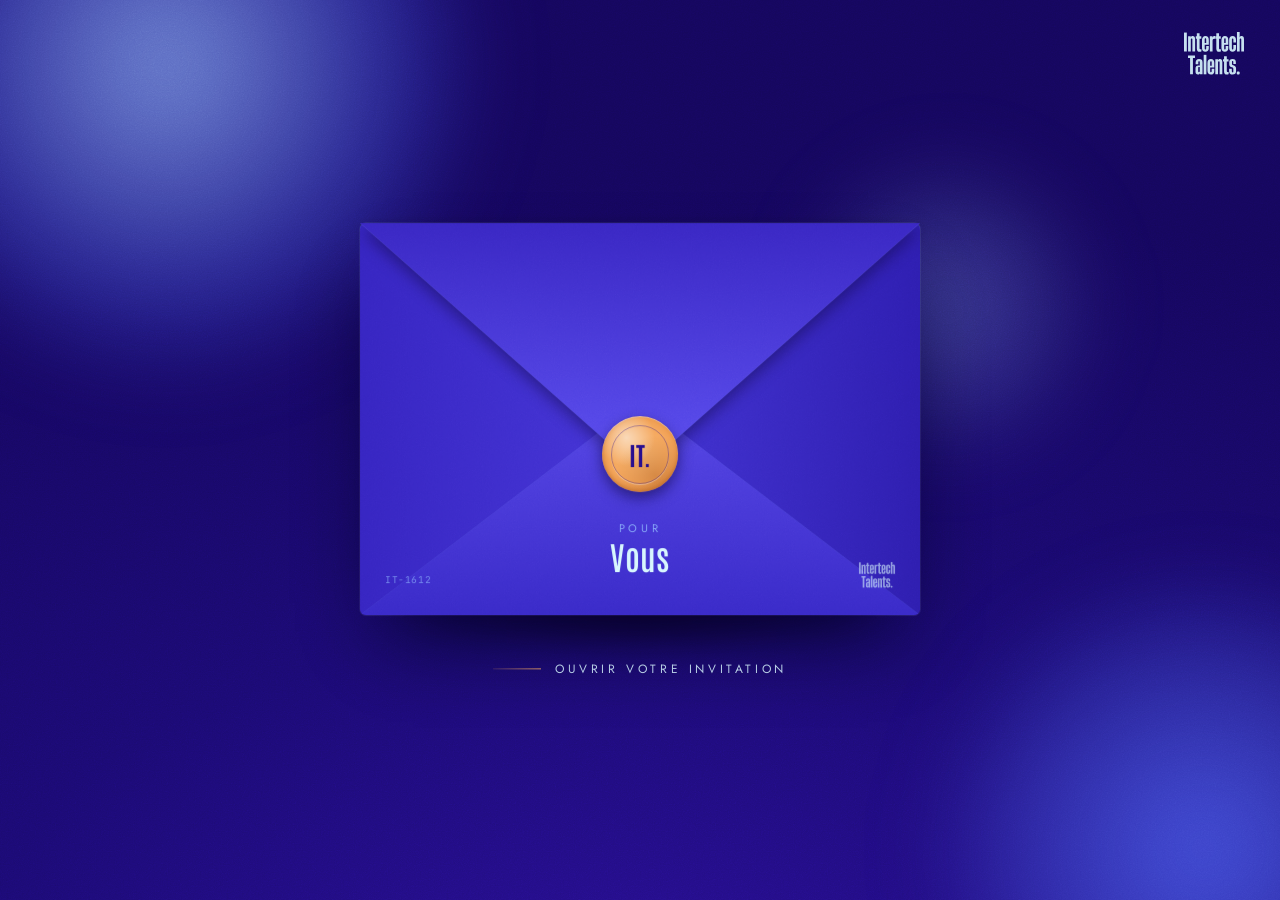
==== index.html @ c218930a "Invitation interactive personnalisée — Intertech Talents, Paris 16.12 Enveloppe 3D animée (GSAP), ca" ====
<!doctype html>
<html lang="fr">
<head>
  <meta charset="utf-8">
  <meta name="viewport" content="width=device-width, initial-scale=1, viewport-fit=cover">
  <title>Votre invitation — Intertech Talents</title>
  <meta name="description" content="Invitation personnelle — Intertech Talents, Paris, mercredi 16 décembre 2026.">
  <meta name="robots" content="noindex, nofollow">
  <meta name="theme-color" content="#1b0a72">
  <meta property="og:title" content="Une invitation vous attend — Intertech Talents">
  <meta property="og:description" content="Paris · 16.12 — Le social club des top tech operators et founders.">
  <link rel="icon" href="assets/favicon.svg" type="image/svg+xml">
  <link rel="preconnect" href="https://fonts.googleapis.com">
  <link rel="preconnect" href="https://fonts.gstatic.com" crossorigin>
  <link href="https://fonts.googleapis.com/css2?family=Antonio:wght@400;600;700&family=Jost:wght@300;400;500&family=JetBrains+Mono:wght@400;500&display=swap" rel="stylesheet">
  <link rel="stylesheet" href="styles.css">
</head>
<body>
  <!-- Fond vaporeux et à grains (charte : « à privilégier ») -->
  <div class="atmosphere" aria-hidden="true">
    <span class="glow glow--a"></span>
    <span class="glow glow--b"></span>
    <span class="glow glow--c"></span>
    <span class="grain"></span>
  </div>

  <a class="brandmark" href="https://intertech-talents.com/" aria-label="Intertech Talents — site officiel" data-logo></a>

  <main>
    <!-- ============ SCÈNE : L'ENVELOPPE ============ -->
    <section class="scene" id="scene" aria-label="Votre invitation">
      <div class="env-stage" id="envStage">
        <div class="env-tilt" id="envTilt">
          <div class="envelope" id="envelope">
            <span class="env-shadow" aria-hidden="true"></span>

            <!-- Fond intérieur de l'enveloppe -->
            <div class="env-back" aria-hidden="true">
              <svg class="liner" viewBox="0 0 100 70" preserveAspectRatio="none">
                <defs>
                  <linearGradient id="linerGrad" x1="0" y1="0" x2="0" y2="1">
                    <stop offset="0" stop-color="#4d61f4"/>
                    <stop offset="1" stop-color="#280f91"/>
                  </linearGradient>
                </defs>
                <rect width="100" height="70" fill="url(#linerGrad)"/>
              </svg>
            </div>

            <!-- La carte -->
            <article class="card" id="card" aria-labelledby="guestName">
              <div class="card-grain" aria-hidden="true"></div>
              <svg class="card-ornament" aria-hidden="true" viewBox="0 0 200 200">
                <defs>
                  <linearGradient id="ornA" x1="0" y1="0" x2="1" y2="1">
                    <stop offset="0" stop-color="#f6a95f"/>
                    <stop offset="1" stop-color="#f6a95f" stop-opacity="0"/>
                  </linearGradient>
                  <linearGradient id="ornB" x1="1" y1="0" x2="0" y2="1">
                    <stop offset="0" stop-color="#4d61f4"/>
                    <stop offset="1" stop-color="#8bacfa" stop-opacity="0"/>
                  </linearGradient>
                </defs>
                <path d="M200 0 A200 200 0 0 0 0 200 L40 200 A160 160 0 0 1 200 40 Z" fill="url(#ornB)" opacity=".55"/>
                <path d="M200 60 A140 140 0 0 0 60 200 L92 200 A108 108 0 0 1 200 92 Z" fill="url(#ornA)"/>
                <path d="M200 116 A84 84 0 0 0 116 200 L200 200 Z" fill="url(#ornB)" opacity=".8"/>
              </svg>

              <!-- Recto visible dans l'enveloppe -->
              <div class="cover" aria-hidden="true">
                <span class="cover-eyebrow" data-bind="event.eyebrow"></span>
                <span class="cover-name" data-bind="guest.prenomOrGeneric"></span>
                <span class="cover-title" data-bind="event.title"></span>
                <span class="cover-logo" data-logo></span>
                <span class="cover-code mono" data-bind="guest.code"></span>
              </div>

              <!-- Invitation complète -->
              <div class="full" id="full">
                <header class="full-head reveal">
                  <span class="full-logo" data-logo></span>
                  <span class="full-code mono"><span class="dot-live" aria-hidden="true"></span><span data-bind="guest.code"></span></span>
                </header>

                <div class="full-hero">
                  <p class="kicker reveal" data-bind="event.eyebrow"></p>
                  <h1 class="guest-name reveal" id="guestName" tabindex="-1" data-bind="guest.fullName"></h1>
                  <p class="event-title reveal" data-bind="event.title"></p>
                  <p class="lede reveal" data-bind="defaults.intro"></p>
                  <a class="hero-cta reveal" id="heroCta" href="#" target="_blank" rel="noopener">
                    <span data-bind="rsvp.heroLabel"></span>
                    <svg viewBox="0 0 24 24" aria-hidden="true"><path d="M5 12h13M13 6l6 6-6 6" fill="none" stroke="currentColor" stroke-width="1.6" stroke-linecap="round" stroke-linejoin="round"/></svg>
                  </a>
                </div>

                <div class="duo">
                  <section class="duo-col reveal">
                    <h2 class="label">Pourquoi vous</h2>
                    <p data-bind="guest.why"></p>
                  </section>
                  <section class="duo-col reveal">
                    <h2 class="label">Ce qui vous attend</h2>
                    <p data-bind="guest.awaits"></p>
                  </section>
                </div>

                <dl class="facts reveal">
                  <div class="fact">
                    <dt class="label">Date</dt>
                    <dd class="fact-main" data-bind="event.dateLong"></dd>
                  </div>
                  <div class="fact">
                    <dt class="label">Lieu</dt>
                    <dd class="fact-main" data-bind="event.place"></dd>
                    <dd class="fact-note" data-bind="event.placeNote"></dd>
                  </div>
                </dl>

                <section class="countdown reveal" id="countdown" aria-labelledby="cdTitle">
                  <h2 class="label" id="cdTitle">Ouverture des portes dans</h2>
                  <div class="cd-grid mono" role="timer" aria-live="off">
                    <span class="cd-cell"><b data-cd="d">00</b><i>jours</i></span>
                    <span class="cd-sep" aria-hidden="true">:</span>
                    <span class="cd-cell"><b data-cd="h">00</b><i>heures</i></span>
                    <span class="cd-sep" aria-hidden="true">:</span>
                    <span class="cd-cell"><b data-cd="m">00</b><i>min</i></span>
                    <span class="cd-sep" aria-hidden="true">:</span>
                    <span class="cd-cell"><b data-cd="s">00</b><i>sec</i></span>
                  </div>
                </section>

                <section class="program reveal" aria-labelledby="progTitle">
                  <h2 class="label" id="progTitle">Déroulé</h2>
                  <ol class="timeline" id="timeline"></ol>
                </section>

                <p class="stage-line reveal">
                  <span class="silhouette" aria-hidden="true"></span>
                  <span data-bind="event.stage"></span>
                </p>

                <div class="rsvp reveal">
                  <h2 class="rsvp-title" data-bind="rsvp.heading"></h2>
                  <ul class="chips" id="chips" aria-label="Informations"></ul>
                  <a class="btn" id="rsvpBtn" href="#" target="_blank" rel="noopener">
                    <span data-bind="rsvp.label"></span>
                    <svg viewBox="0 0 24 24" aria-hidden="true"><path d="M5 12h13M13 6l6 6-6 6" fill="none" stroke="currentColor" stroke-width="1.6" stroke-linecap="round" stroke-linejoin="round"/></svg>
                  </a>
                  <button class="btn-ghost" id="icsBtn" type="button">
                    <svg viewBox="0 0 24 24" aria-hidden="true"><rect x="3.5" y="5" width="17" height="15" rx="2" fill="none" stroke="currentColor" stroke-width="1.5"/><path d="M3.5 10h17M8 3v4M16 3v4M12 13v5M9.5 15.5h5" fill="none" stroke="currentColor" stroke-width="1.5" stroke-linecap="round"/></svg>
                    Ajouter au calendrier
                  </button>
                  <p class="rsvp-note"><span data-bind="rsvp.note"></span> <strong data-bind="event.noTickets"></strong></p>
                </div>

                <footer class="full-foot reveal">
                  <p class="club" data-bind="event.club"></p>
                  <div class="foot-row">
                    <p class="signature">— <span data-bind="event.signature"></span></p>
                    <button class="replay" id="replayBtn" type="button">
                      <svg viewBox="0 0 24 24" aria-hidden="true"><path d="M4 12a8 8 0 1 0 2.4-5.7M4 4v4.5h4.5" fill="none" stroke="currentColor" stroke-width="1.5" stroke-linecap="round" stroke-linejoin="round"/></svg>
                      Revoir l'ouverture
                    </button>
                  </div>
                </footer>
              </div>
            </article>

            <!-- Poche avant (rabats latéraux + rabat bas) -->
            <div class="env-pocket" aria-hidden="true">
              <svg viewBox="0 0 100 70" preserveAspectRatio="none">
                <defs>
                  <linearGradient id="sideL" x1="0" y1="0" x2="1" y2="0">
                    <stop offset="0" stop-color="#3726c2"/>
                    <stop offset="1" stop-color="#4636d8"/>
                  </linearGradient>
                  <linearGradient id="sideR" x1="1" y1="0" x2="0" y2="0">
                    <stop offset="0" stop-color="#2f1fb0"/>
                    <stop offset="1" stop-color="#4233d2"/>
                  </linearGradient>
                  <linearGradient id="bottom" x1="0" y1="1" x2="0" y2="0">
                    <stop offset="0" stop-color="#3a2bc9"/>
                    <stop offset="1" stop-color="#5546e6"/>
                  </linearGradient>
                </defs>
                <path d="M0 0 L46.5 38.2 Q50 41 46.5 43.6 L0 70 Z" fill="url(#sideL)"/>
                <path d="M100 0 L53.5 38.2 Q50 41 53.5 43.6 L100 70 Z" fill="url(#sideR)"/>
                <path d="M0 70 L45 35.6 Q50 31.8 55 35.6 L100 70 Z" fill="url(#bottom)"/>
                <path d="M0 70 L45 35.6 Q50 31.8 55 35.6 L100 70" fill="none" stroke="#8bacfa" stroke-opacity=".28" stroke-width=".25" vector-effect="non-scaling-stroke"/>
              </svg>
              <span class="pocket-grain"></span>
              <div class="recipient">
                <span class="recipient-label">Pour</span>
                <span class="recipient-name" data-bind="guest.fullNameOrGeneric"></span>
              </div>
              <span class="pocket-logo" data-logo></span>
              <span class="pocket-code mono" data-bind="guest.code"></span>
            </div>

            <!-- Rabat supérieur (deux faces) + cachet -->
            <div class="env-flap" id="flap" aria-hidden="true">
              <div class="flap-face flap-out">
                <svg viewBox="0 0 100 44" preserveAspectRatio="none">
                  <defs>
                    <linearGradient id="flapOut" x1="0" y1="0" x2="0" y2="1">
                      <stop offset="0" stop-color="#3a28c4"/>
                      <stop offset="1" stop-color="#5a4df0"/>
                    </linearGradient>
                  </defs>
                  <path d="M0 0 H100 L55.2 39.6 Q50 44 44.8 39.6 Z" fill="url(#flapOut)"/>
                  <path d="M0 0 L44.8 39.6 Q50 44 55.2 39.6 L100 0" fill="none" stroke="#daf9ff" stroke-opacity=".22" stroke-width=".25" vector-effect="non-scaling-stroke"/>
                </svg>
                <span class="flap-grain"></span>
              </div>
              <div class="flap-face flap-in">
                <svg viewBox="0 0 100 44" preserveAspectRatio="none">
                  <defs>
                    <linearGradient id="flapIn" x1="0" y1="0" x2="0" y2="1">
                      <stop offset="0" stop-color="#8bacfa"/>
                      <stop offset=".55" stop-color="#4d61f4"/>
                      <stop offset="1" stop-color="#f6a95f"/>
                    </linearGradient>
                  </defs>
                  <path d="M0 0 H100 L55.2 39.6 Q50 44 44.8 39.6 Z" fill="url(#flapIn)"/>
                </svg>
              </div>
            </div>

            <!-- Reflet qui suit le pointeur -->
            <span class="env-sheen" id="sheen" aria-hidden="true"></span>

            <!-- Cachet (suit le rabat à l'ouverture) -->
            <span class="seal" id="seal" aria-hidden="true">
              <span class="seal-ring"></span>
              <span class="seal-mark">IT.</span>
            </span>

            <!-- Zone d'interaction accessible -->
            <button class="env-hit" id="openBtn" type="button" aria-describedby="hint">
              <span class="sr-only" data-bind="a11y.openLabel"></span>
            </button>
          </div>
        </div>
      </div>
      <p class="hint" id="hint"><span class="hint-line" aria-hidden="true"></span><span data-bind="guest.hint"></span></p>
    </section>

    <!-- ============ LECTURE : la carte vient se placer ici ============ -->
    <section class="reading" id="reading" aria-hidden="true">
      <div class="reading-slot" id="slot"></div>
    </section>

    <p class="sr-only" id="live" aria-live="polite"></p>
  </main>

  <noscript>
    <div class="noscript">
      <p>Intertech Talents — Paris · Mercredi 16 décembre 2026</p>
      <p>18h30 ouverture des portes et networking · 19h15 fermeture des portes · 19h30 – 21h fireside chat · 21h cocktail networking, jusqu'à 23h.</p>
      <p>Activez JavaScript pour ouvrir votre invitation.</p>
    </div>
  </noscript>

  <template id="tpl-logo"><svg role="img" aria-label="Intertech Talents" focusable="false" xmlns="http://www.w3.org/2000/svg" viewBox="39.85 83.92 295.65 209.95" preserveAspectRatio="xMidYMid meet"><g fill="currentColor" fill-opacity="1"><g transform="translate(36.586306, 180.000003)"><g><path d="M 3.265625 0 L 3.265625 -93.328125 L 17.1875 -93.328125 L 17.1875 0 Z M 3.265625 0"/></g></g></g><g fill="currentColor" fill-opacity="1"><g transform="translate(57.032605, 180.000003)"><g><path d="M 2.890625 0 L 2.890625 -74.515625 L 16.1875 -74.515625 L 16.1875 -72.75 L 15.8125 -68.859375 L 16.0625 -68.859375 C 18.0625 -73.628906 21.363281 -76.015625 25.96875 -76.015625 C 33.65625 -76.015625 37.5 -70.914062 37.5 -60.71875 L 37.5 0 L 24.078125 0 L 24.078125 -59.203125 C 24.078125 -62.546875 22.867188 -64.21875 20.453125 -64.21875 C 19.109375 -64.21875 18.082031 -63.566406 17.375 -62.265625 C 16.664062 -60.972656 16.3125 -59.367188 16.3125 -57.453125 L 16.3125 0 Z M 2.890625 0"/></g></g></g><g fill="currentColor" fill-opacity="1"><g transform="translate(97.42346, 180.000003)"><g><path d="M 19.3125 1.375 C 14.300781 1.375 10.769531 -0.00390625 8.71875 -2.765625 C 6.664062 -5.523438 5.640625 -9.410156 5.640625 -14.421875 L 5.640625 -63.09375 L 0.5 -63.09375 L 0.5 -74.515625 L 5.640625 -74.515625 L 5.640625 -89.3125 L 19.0625 -89.3125 L 19.0625 -74.515625 L 27.71875 -74.515625 L 27.71875 -63.09375 L 19.0625 -63.09375 L 19.0625 -17.3125 C 19.0625 -13.125 20.566406 -11.03125 23.578125 -11.03125 C 24.921875 -11.03125 26.46875 -11.203125 28.21875 -11.546875 L 28.21875 0.125 C 27.132812 0.457031 25.773438 0.75 24.140625 1 C 22.515625 1.25 20.90625 1.375 19.3125 1.375 Z M 19.3125 1.375"/></g></g></g><g fill="currentColor" fill-opacity="1"><g transform="translate(126.274071, 180.000003)"><g><path d="M 19.0625 1.375 C 13.457031 1.375 9.234375 -0.441406 6.390625 -4.078125 C 3.546875 -7.710938 2.125 -12.582031 2.125 -18.6875 L 2.125 -56.078125 C 2.125 -62.179688 3.566406 -67.03125 6.453125 -70.625 C 9.335938 -74.21875 13.582031 -76.015625 19.1875 -76.015625 C 24.625 -76.015625 28.765625 -74.382812 31.609375 -71.125 C 34.453125 -67.863281 35.875 -63.140625 35.875 -56.953125 L 35.875 -33.359375 L 15.546875 -33.359375 L 15.546875 -16.1875 C 15.546875 -11.914062 16.800781 -9.78125 19.3125 -9.78125 C 21.738281 -9.78125 22.953125 -11.578125 22.953125 -15.171875 L 22.953125 -26.84375 L 35.875 -26.84375 L 35.875 -15.421875 C 35.789062 -10.160156 34.285156 -6.046875 31.359375 -3.078125 C 28.429688 -0.109375 24.332031 1.375 19.0625 1.375 Z M 15.546875 -42.265625 L 22.953125 -42.265625 L 22.953125 -58.578125 C 23.035156 -62.847656 21.820312 -64.984375 19.3125 -64.984375 C 16.800781 -64.984375 15.546875 -62.847656 15.546875 -58.578125 Z M 15.546875 -42.265625"/></g></g></g><g fill="currentColor" fill-opacity="1"><g transform="translate(164.281614, 180.000003)"><g><path d="M 2.890625 0 L 2.890625 -74.515625 L 16.0625 -74.515625 L 16.0625 -72.625 L 15.421875 -68.359375 L 15.8125 -68.359375 C 16.644531 -70.867188 17.875 -72.769531 19.5 -74.0625 C 21.132812 -75.363281 22.914062 -76.015625 24.84375 -76.015625 C 25.507812 -76.015625 26.15625 -75.972656 26.78125 -75.890625 C 27.40625 -75.804688 27.925781 -75.679688 28.34375 -75.515625 L 28.34375 -62.09375 C 27.675781 -62.34375 27.050781 -62.488281 26.46875 -62.53125 C 25.882812 -62.570312 25.300781 -62.59375 24.71875 -62.59375 C 19.113281 -62.59375 16.3125 -58.914062 16.3125 -51.5625 L 16.3125 0 Z M 2.890625 0"/></g></g></g><g fill="currentColor" fill-opacity="1"><g transform="translate(193.383102, 180.000003)"><g><path d="M 19.3125 1.375 C 14.300781 1.375 10.769531 -0.00390625 8.71875 -2.765625 C 6.664062 -5.523438 5.640625 -9.410156 5.640625 -14.421875 L 5.640625 -63.09375 L 0.5 -63.09375 L 0.5 -74.515625 L 5.640625 -74.515625 L 5.640625 -89.3125 L 19.0625 -89.3125 L 19.0625 -74.515625 L 27.71875 -74.515625 L 27.71875 -63.09375 L 19.0625 -63.09375 L 19.0625 -17.3125 C 19.0625 -13.125 20.566406 -11.03125 23.578125 -11.03125 C 24.921875 -11.03125 26.46875 -11.203125 28.21875 -11.546875 L 28.21875 0.125 C 27.132812 0.457031 25.773438 0.75 24.140625 1 C 22.515625 1.25 20.90625 1.375 19.3125 1.375 Z M 19.3125 1.375"/></g></g></g><g fill="currentColor" fill-opacity="1"><g transform="translate(222.233713, 180.000003)"><g><path d="M 19.0625 1.375 C 13.457031 1.375 9.234375 -0.441406 6.390625 -4.078125 C 3.546875 -7.710938 2.125 -12.582031 2.125 -18.6875 L 2.125 -56.078125 C 2.125 -62.179688 3.566406 -67.03125 6.453125 -70.625 C 9.335938 -74.21875 13.582031 -76.015625 19.1875 -76.015625 C 24.625 -76.015625 28.765625 -74.382812 31.609375 -71.125 C 34.453125 -67.863281 35.875 -63.140625 35.875 -56.953125 L 35.875 -33.359375 L 15.546875 -33.359375 L 15.546875 -16.1875 C 15.546875 -11.914062 16.800781 -9.78125 19.3125 -9.78125 C 21.738281 -9.78125 22.953125 -11.578125 22.953125 -15.171875 L 22.953125 -26.84375 L 35.875 -26.84375 L 35.875 -15.421875 C 35.789062 -10.160156 34.285156 -6.046875 31.359375 -3.078125 C 28.429688 -0.109375 24.332031 1.375 19.0625 1.375 Z M 15.546875 -42.265625 L 22.953125 -42.265625 L 22.953125 -58.578125 C 23.035156 -62.847656 21.820312 -64.984375 19.3125 -64.984375 C 16.800781 -64.984375 15.546875 -62.847656 15.546875 -58.578125 Z M 15.546875 -42.265625"/></g></g></g><g fill="currentColor" fill-opacity="1"><g transform="translate(260.241245, 180.000003)"><g><path d="M 19.1875 1.375 C 13.582031 1.375 9.335938 -0.359375 6.453125 -3.828125 C 3.566406 -7.296875 2.125 -12.289062 2.125 -18.8125 L 2.125 -56.078125 C 2.125 -62.515625 3.585938 -67.445312 6.515625 -70.875 C 9.441406 -74.300781 13.75 -76.015625 19.4375 -76.015625 C 24.375 -76.015625 28.347656 -74.488281 31.359375 -71.4375 C 34.367188 -68.382812 35.875 -63.640625 35.875 -57.203125 L 35.875 -44.40625 L 22.953125 -44.40625 L 22.953125 -59.078125 C 22.953125 -62.753906 21.738281 -64.59375 19.3125 -64.59375 C 16.800781 -64.59375 15.546875 -62.628906 15.546875 -58.703125 L 15.546875 -16.0625 C 15.546875 -13.882812 15.898438 -12.332031 16.609375 -11.40625 C 17.328125 -10.488281 18.226562 -10.03125 19.3125 -10.03125 C 21.738281 -10.03125 22.953125 -11.957031 22.953125 -15.8125 L 22.953125 -31.484375 L 36 -31.484375 L 36 -17.8125 C 36 -11.125 34.453125 -6.253906 31.359375 -3.203125 C 28.265625 -0.148438 24.207031 1.375 19.1875 1.375 Z M 19.1875 1.375"/></g></g></g><g fill="currentColor" fill-opacity="1"><g transform="translate(297.99791, 180.000003)"><g><path d="M 2.890625 0 L 2.890625 -96.078125 L 16.1875 -96.078125 L 16.1875 -72.75 L 15.8125 -68.859375 L 15.9375 -68.859375 C 18.019531 -73.628906 21.363281 -76.015625 25.96875 -76.015625 C 33.65625 -76.015625 37.5 -70.957031 37.5 -60.84375 L 37.5 0 L 24.078125 0 L 24.078125 -59.203125 C 24.078125 -62.546875 22.867188 -64.21875 20.453125 -64.21875 C 19.109375 -64.21875 18.082031 -63.566406 17.375 -62.265625 C 16.664062 -60.972656 16.3125 -59.367188 16.3125 -57.453125 L 16.3125 0 Z M 2.890625 0"/></g></g></g><g fill="currentColor" fill-opacity="1"><g transform="translate(58.910523, 292.499995)"><g><path d="M 10.90625 0 L 10.90625 -80.40625 L 0.75 -80.40625 L 0.75 -93.328125 L 35 -93.328125 L 35 -80.40625 L 24.84375 -80.40625 L 24.84375 0 Z M 10.90625 0"/></g></g></g><g fill="currentColor" fill-opacity="1"><g transform="translate(94.660192, 292.499995)"><g><path d="M 13.921875 1.375 C 10.078125 1.375 7.109375 0.0820312 5.015625 -2.5 C 2.921875 -5.09375 1.875 -8.609375 1.875 -13.046875 L 1.875 -28.71875 C 1.875 -33.320312 2.984375 -36.984375 5.203125 -39.703125 C 7.421875 -42.421875 11 -43.78125 15.9375 -43.78125 C 17.269531 -43.78125 18.5 -43.632812 19.625 -43.34375 C 20.757812 -43.050781 21.867188 -42.648438 22.953125 -42.140625 L 22.953125 -59.328125 C 22.953125 -60.753906 22.703125 -61.988281 22.203125 -63.03125 C 21.703125 -64.070312 20.738281 -64.59375 19.3125 -64.59375 C 17.976562 -64.59375 17.035156 -64.113281 16.484375 -63.15625 C 15.941406 -62.195312 15.671875 -61.046875 15.671875 -59.703125 L 15.671875 -49.546875 L 2.515625 -49.546875 L 2.515625 -58.703125 C 2.515625 -63.640625 3.867188 -67.757812 6.578125 -71.0625 C 9.296875 -74.363281 13.539062 -76.015625 19.3125 -76.015625 C 25.25 -76.015625 29.597656 -74.445312 32.359375 -71.3125 C 35.117188 -68.175781 36.5 -63.929688 36.5 -58.578125 L 36.5 0 L 23.203125 0 L 23.203125 -2.265625 L 23.453125 -5.265625 L 23.328125 -5.265625 C 22.492188 -3.265625 21.320312 -1.65625 19.8125 -0.4375 C 18.3125 0.769531 16.347656 1.375 13.921875 1.375 Z M 15.171875 -14.671875 C 15.171875 -11.578125 16.382812 -10.03125 18.8125 -10.03125 C 20.488281 -10.03125 21.597656 -10.695312 22.140625 -12.03125 C 22.679688 -13.375 22.953125 -15.050781 22.953125 -17.0625 L 22.953125 -35 C 22.617188 -35.332031 22.097656 -35.625 21.390625 -35.875 C 20.679688 -36.125 19.90625 -36.25 19.0625 -36.25 C 17.394531 -36.25 16.328125 -35.660156 15.859375 -34.484375 C 15.398438 -33.316406 15.171875 -31.941406 15.171875 -30.359375 Z M 15.171875 -14.671875"/></g></g></g><g fill="currentColor" fill-opacity="1"><g transform="translate(133.922111, 292.499995)"><g><path d="M 2.890625 0 L 2.890625 -96.078125 L 16.3125 -96.078125 L 16.3125 0 Z M 2.890625 0"/></g></g></g><g fill="currentColor" fill-opacity="1"><g transform="translate(153.239473, 292.499995)"><g><path d="M 19.0625 1.375 C 13.457031 1.375 9.234375 -0.441406 6.390625 -4.078125 C 3.546875 -7.710938 2.125 -12.582031 2.125 -18.6875 L 2.125 -56.078125 C 2.125 -62.179688 3.566406 -67.03125 6.453125 -70.625 C 9.335938 -74.21875 13.582031 -76.015625 19.1875 -76.015625 C 24.625 -76.015625 28.765625 -74.382812 31.609375 -71.125 C 34.453125 -67.863281 35.875 -63.140625 35.875 -56.953125 L 35.875 -33.359375 L 15.546875 -33.359375 L 15.546875 -16.1875 C 15.546875 -11.914062 16.800781 -9.78125 19.3125 -9.78125 C 21.738281 -9.78125 22.953125 -11.578125 22.953125 -15.171875 L 22.953125 -26.84375 L 35.875 -26.84375 L 35.875 -15.421875 C 35.789062 -10.160156 34.285156 -6.046875 31.359375 -3.078125 C 28.429688 -0.109375 24.332031 1.375 19.0625 1.375 Z M 15.546875 -42.265625 L 22.953125 -42.265625 L 22.953125 -58.578125 C 23.035156 -62.847656 21.820312 -64.984375 19.3125 -64.984375 C 16.800781 -64.984375 15.546875 -62.847656 15.546875 -58.578125 Z M 15.546875 -42.265625"/></g></g></g><g fill="currentColor" fill-opacity="1"><g transform="translate(191.247016, 292.499995)"><g><path d="M 2.890625 0 L 2.890625 -74.515625 L 16.1875 -74.515625 L 16.1875 -72.75 L 15.8125 -68.859375 L 16.0625 -68.859375 C 18.0625 -73.628906 21.363281 -76.015625 25.96875 -76.015625 C 33.65625 -76.015625 37.5 -70.914062 37.5 -60.71875 L 37.5 0 L 24.078125 0 L 24.078125 -59.203125 C 24.078125 -62.546875 22.867188 -64.21875 20.453125 -64.21875 C 19.109375 -64.21875 18.082031 -63.566406 17.375 -62.265625 C 16.664062 -60.972656 16.3125 -59.367188 16.3125 -57.453125 L 16.3125 0 Z M 2.890625 0"/></g></g></g><g fill="currentColor" fill-opacity="1"><g transform="translate(231.637871, 292.499995)"><g><path d="M 19.3125 1.375 C 14.300781 1.375 10.769531 -0.00390625 8.71875 -2.765625 C 6.664062 -5.523438 5.640625 -9.410156 5.640625 -14.421875 L 5.640625 -63.09375 L 0.5 -63.09375 L 0.5 -74.515625 L 5.640625 -74.515625 L 5.640625 -89.3125 L 19.0625 -89.3125 L 19.0625 -74.515625 L 27.71875 -74.515625 L 27.71875 -63.09375 L 19.0625 -63.09375 L 19.0625 -17.3125 C 19.0625 -13.125 20.566406 -11.03125 23.578125 -11.03125 C 24.921875 -11.03125 26.46875 -11.203125 28.21875 -11.546875 L 28.21875 0.125 C 27.132812 0.457031 25.773438 0.75 24.140625 1 C 22.515625 1.25 20.90625 1.375 19.3125 1.375 Z M 19.3125 1.375"/></g></g></g><g fill="currentColor" fill-opacity="1"><g transform="translate(260.488482, 292.499995)"><g><path d="M 18.8125 1.25 C 13.207031 1.25 8.984375 -0.148438 6.140625 -2.953125 C 3.296875 -5.753906 1.832031 -9.742188 1.75 -14.921875 L 1.75 -27.84375 L 14.921875 -27.84375 L 14.921875 -14.671875 C 15.003906 -11.242188 16.425781 -9.53125 19.1875 -9.53125 C 21.363281 -9.53125 22.453125 -10.742188 22.453125 -13.171875 L 22.453125 -27.34375 C 22.453125 -29.269531 21.96875 -30.710938 21 -31.671875 C 20.039062 -32.628906 18.394531 -33.53125 16.0625 -34.375 C 11.289062 -35.957031 7.816406 -37.898438 5.640625 -40.203125 C 3.472656 -42.503906 2.390625 -45.785156 2.390625 -50.046875 L 2.390625 -61.96875 C 2.390625 -66.144531 3.679688 -69.53125 6.265625 -72.125 C 8.859375 -74.71875 12.957031 -76.015625 18.5625 -76.015625 C 24.164062 -76.015625 28.285156 -74.675781 30.921875 -72 C 33.554688 -69.320312 34.875 -65.5625 34.875 -60.71875 L 34.875 -50.546875 L 22.328125 -50.546875 L 22.328125 -61.09375 C 22.328125 -62.257812 22.078125 -63.21875 21.578125 -63.96875 C 21.078125 -64.726562 20.195312 -65.109375 18.9375 -65.109375 C 17.769531 -65.109375 16.957031 -64.789062 16.5 -64.15625 C 16.039062 -63.53125 15.8125 -62.757812 15.8125 -61.84375 L 15.8125 -50.296875 C 15.8125 -48.710938 16.3125 -47.476562 17.3125 -46.59375 C 18.3125 -45.71875 19.941406 -44.90625 22.203125 -44.15625 C 26.628906 -42.644531 30.015625 -40.757812 32.359375 -38.5 C 34.703125 -36.25 35.875 -32.78125 35.875 -28.09375 L 35.875 -13.296875 C 35.875 -8.691406 34.410156 -5.113281 31.484375 -2.5625 C 28.554688 -0.0195312 24.332031 1.25 18.8125 1.25 Z M 18.8125 1.25"/></g></g></g><g fill="currentColor" fill-opacity="1"><g transform="translate(298.245148, 292.499995)"><g><path d="M 8.90625 1.375 C 6.3125 1.375 4.40625 0.769531 3.1875 -0.4375 C 1.976562 -1.65625 1.375 -3.640625 1.375 -6.390625 C 1.375 -9.148438 1.976562 -11.132812 3.1875 -12.34375 C 4.40625 -13.5625 6.3125 -14.171875 8.90625 -14.171875 C 11.5 -14.171875 13.378906 -13.5625 14.546875 -12.34375 C 15.722656 -11.132812 16.3125 -9.148438 16.3125 -6.390625 C 16.3125 -3.640625 15.722656 -1.65625 14.546875 -0.4375 C 13.378906 0.769531 11.5 1.375 8.90625 1.375 Z M 8.90625 1.375"/></g></g></g></svg></template>

  <script src="https://cdnjs.cloudflare.com/ajax/libs/gsap/3.12.5/gsap.min.js"></script>
  <script src="content.js"></script>
  <script src="invitation.js"></script>
</body>
</html>
---- styles.css ----
/* ==========================================================================
   INTERTECH TALENTS — Invitation interactive
   Charte : Heading Now (titres) · Now (légendes) · palette ci-dessous
   Substituts web en attendant les fichiers de police officiels :
   Antonio ≈ Heading Now 31-38 (condensé) · Jost ≈ Now (géométrique)
   → Pour utiliser les polices officielles, déposer les .woff2 dans
     assets/fonts/ et décommenter le bloc @font-face ci-dessous.
   ========================================================================== */

/*
@font-face { font-family: "Heading Now"; src: url("assets/fonts/HeadingNow-36Bold.woff2") format("woff2"); font-weight: 700; font-display: swap; }
@font-face { font-family: "Heading Now"; src: url("assets/fonts/HeadingNow-36Regular.woff2") format("woff2"); font-weight: 400; font-display: swap; }
@font-face { font-family: "Now"; src: url("assets/fonts/Now-Regular.woff2") format("woff2"); font-weight: 400; font-display: swap; }
*/

:root {
  /* Palette officielle */
  --ice: #daf9ff;
  --sky: #8bacfa;
  --amber: #f6a95f;
  --blue: #4d61f4;
  --ink: #280f91;
  /* Dérivés (ombres et fonds profonds) */
  --night: #15065c;
  --deep: #1b0a72;

  --font-head: "Heading Now", "Antonio", "Arial Narrow", sans-serif;
  --font-body: "Now", "Jost", system-ui, sans-serif;
  --font-mono: "JetBrains Mono", ui-monospace, "SF Mono", Menlo, monospace;

  --ease-out: cubic-bezier(.16, 1, .3, 1);
  --env-w: min(560px, 86vw, calc(100svh * 1.0));
  --grain: url("data:image/svg+xml,%3Csvg xmlns='http://www.w3.org/2000/svg' width='220' height='220'%3E%3Cfilter id='n'%3E%3CfeTurbulence type='fractalNoise' baseFrequency='.85' numOctaves='3' stitchTiles='stitch'/%3E%3CfeColorMatrix type='saturate' values='0'/%3E%3C/filter%3E%3Crect width='100%25' height='100%25' filter='url(%23n)'/%3E%3C/svg%3E");
  color-scheme: dark;
}

*, *::before, *::after { box-sizing: border-box; }
html, body { margin: 0; height: 100%; }
body {
  background: var(--deep);
  color: var(--ice);
  font-family: var(--font-body);
  font-weight: 300;
  -webkit-font-smoothing: antialiased;
  overflow: hidden;
  -webkit-tap-highlight-color: transparent;
}
.sr-only { position: absolute; width: 1px; height: 1px; padding: 0; margin: -1px; overflow: hidden; clip: rect(0 0 0 0); white-space: nowrap; border: 0; }

/* ---------- Atmosphère : fond vaporeux + grain ---------- */
.atmosphere { position: fixed; inset: 0; overflow: hidden; z-index: 0;
  background: radial-gradient(120% 90% at 50% 110%, var(--ink) 0%, var(--deep) 45%, var(--night) 100%); }
.glow { position: absolute; border-radius: 50%; filter: blur(40px); will-change: transform; }
.glow--a { width: 70vmax; height: 70vmax; left: -22vmax; top: -30vmax;
  background: radial-gradient(closest-side, rgba(139,172,250,.75), rgba(77,97,244,.35) 50%, transparent 72%);
  animation: drift-a 26s ease-in-out infinite alternate; }
.glow--b { width: 60vmax; height: 60vmax; right: -24vmax; bottom: -26vmax;
  background: radial-gradient(closest-side, rgba(77,97,244,.8), rgba(77,97,244,.25) 55%, transparent 72%);
  animation: drift-b 32s ease-in-out infinite alternate; }
.glow--c { width: 36vmax; height: 36vmax; right: 8vmax; top: 6vmax;
  background: radial-gradient(closest-side, rgba(139,172,250,.35), transparent 70%);
  animation: drift-c 22s ease-in-out infinite alternate; }
.grain { position: absolute; inset: -50%; background-image: var(--grain); opacity: .22; mix-blend-mode: overlay; }
@keyframes drift-a { to { transform: translate3d(8vmax, 6vmax, 0) scale(1.08); } }
@keyframes drift-b { to { transform: translate3d(-6vmax, -8vmax, 0) scale(1.12); } }
@keyframes drift-c { to { transform: translate3d(-10vmax, 8vmax, 0) scale(.9); } }

/* ---------- Logo en haut à droite (comme sur la charte) ---------- */
.brandmark { position: fixed; top: clamp(16px, 3.2vw, 32px); right: clamp(16px, 3.2vw, 36px); z-index: 30;
  width: clamp(44px, 5vw, 60px); color: var(--ice); opacity: .9; transition: opacity .3s; }
.brandmark:hover { opacity: 1; }
[data-logo] { display: block; }
[data-logo] svg { display: block; width: 100%; height: auto; aspect-ratio: 295.65 / 209.95; }

main { position: relative; z-index: 1; height: 100%; }

/* ==========================================================================
   SCÈNE
   ========================================================================== */
.scene { position: absolute; inset: 0; display: grid; place-items: center; align-content: center;
  gap: clamp(28px, 5vh, 48px); padding: 16px; }
.env-stage { perspective: 1400px; perspective-origin: 50% 30%; }
.env-tilt { transform-style: preserve-3d; will-change: transform; }

.envelope {
  position: relative; width: var(--env-w); aspect-ratio: 10 / 7;
  perspective: 1600px;               /* perspective du rabat */
  visibility: hidden;                /* révélé par l'animation d'entrée */
}
.env-shadow { position: absolute; left: 6%; right: 6%; bottom: -9%; height: 18%; border-radius: 50%;
  background: radial-gradient(closest-side, rgba(8, 2, 40, .7), transparent); filter: blur(10px); z-index: 0; }

/* Fond intérieur */
.env-back { position: absolute; inset: 0; border-radius: 6px; overflow: hidden; z-index: 1;
  box-shadow: 0 40px 80px -24px rgba(6, 1, 34, .85), 0 0 0 1px rgba(218,249,255,.10); }
.liner { width: 100%; height: 100%; display: block; }

/* Poche avant */
.env-pocket { position: absolute; inset: 0; z-index: 3; border-radius: 6px; overflow: hidden; pointer-events: none; }
.env-pocket > svg { position: absolute; inset: 0; width: 100%; height: 100%;
  filter: drop-shadow(0 -2px 6px rgba(10, 3, 50, .35)); }
.pocket-grain, .flap-grain { position: absolute; inset: 0; background-image: var(--grain); background-size: 180px;
  opacity: .16; mix-blend-mode: overlay; }
.pocket-grain { -webkit-mask: linear-gradient(#000, #000); }
.recipient { position: absolute; left: 0; right: 0; bottom: 11%; display: grid; justify-items: center; gap: .35em;
  color: var(--ice); text-align: center; padding: 0 12%; }
.recipient-label { font-family: var(--font-body); font-weight: 400; font-size: clamp(9px, 1.9cqw, 11px);
  font-size: clamp(9px, calc(var(--env-w) * .02), 11px);
  letter-spacing: .32em; text-transform: uppercase; color: var(--sky); }
.recipient-name { font-family: var(--font-head); font-weight: 600; letter-spacing: .01em; line-height: .94;
  font-size: clamp(20px, calc(var(--env-w) * .058), 34px); }
.pocket-logo { position: absolute; right: 4.5%; bottom: 7%; width: 36px; color: var(--ice); opacity: .6; }

/* Rabat */
.env-flap { position: absolute; left: 0; right: 0; top: 0; height: 63%; z-index: 4;
  transform-origin: 50% 0; transform-style: preserve-3d; will-change: transform; }
.flap-face { position: absolute; inset: 0; backface-visibility: hidden; -webkit-backface-visibility: hidden; }
.flap-face svg { width: 100%; height: 100%; display: block; }
.flap-out svg { filter: drop-shadow(0 6px 8px rgba(10, 3, 50, .45)); }
.flap-out .flap-grain { clip-path: polygon(0 0, 100% 0, 55% 90%, 50% 100%, 45% 90%); border-radius: 6px 6px 0 0; }
.flap-in { transform: rotateX(180deg); }

/* Cachet */
.seal { position: absolute; z-index: 5; left: 50%; top: 59%; width: clamp(54px, calc(var(--env-w) * .135), 78px);
  aspect-ratio: 1; margin-left: calc(clamp(54px, calc(var(--env-w) * .135), 78px) / -2);
  margin-top: calc(clamp(54px, calc(var(--env-w) * .135), 78px) / -2);
  border-radius: 50%; display: grid; place-items: center;
  background:
    radial-gradient(circle at 32% 28%, rgba(255,255,255,.55), transparent 38%),
    radial-gradient(circle at 70% 78%, rgba(160, 80, 20, .35), transparent 50%),
    radial-gradient(circle, #f9b874 0%, var(--amber) 55%, #e3893a 100%);
  box-shadow: 0 6px 14px rgba(10, 3, 50, .5), 0 1px 0 rgba(255,255,255,.4) inset, 0 -2px 4px rgba(140, 60, 10, .35) inset; }
.seal-ring { position: absolute; inset: 11%; border-radius: 50%; border: 1px solid rgba(40, 15, 145, .35);
  box-shadow: 0 1px 0 rgba(255,255,255,.35); }
.seal-mark { font-family: var(--font-head); font-weight: 700; color: var(--ink); line-height: 1;
  font-size: clamp(18px, calc(var(--env-w) * .046), 27px); letter-spacing: -.01em; transform: translateY(2%); }

/* Zone cliquable */
.env-hit { position: absolute; inset: -4%; z-index: 6; border: 0; padding: 0; margin: 0; background: transparent;
  cursor: pointer; border-radius: 12px; }
.env-hit:focus-visible { outline: 2px solid var(--amber); outline-offset: 6px; }
.env-hit[disabled] { cursor: default; }

/* Invitation à interagir */
.hint { margin: 0; display: flex; align-items: center; gap: 14px; font-size: 12px; font-weight: 400;
  letter-spacing: .3em; text-transform: uppercase; color: var(--ice); opacity: 0; }
.hint-line { width: 48px; height: 1px; background: linear-gradient(90deg, rgba(246,169,95,.2), var(--amber)); position: relative; overflow: hidden; }

/* ==========================================================================
   CARTE
   ========================================================================== */
.card {
  position: absolute; z-index: 2; left: 5%; right: 5%; top: 5%; height: 88%;
  background:
    radial-gradient(120% 80% at 0% 0%, #f1fdff 0%, transparent 60%),
    linear-gradient(180deg, #e3fbff 0%, var(--ice) 100%);
  color: var(--ink); border-radius: 4px; overflow: hidden;
  box-shadow: 0 1px 0 rgba(255,255,255,.8) inset, 0 8px 24px -8px rgba(10, 3, 50, .45);
  container-type: inline-size;
}
.card-grain { position: absolute; inset: 0; background-image: var(--grain); background-size: 200px; opacity: .12;
  mix-blend-mode: multiply; pointer-events: none; }
.card-ornament { position: absolute; top: 0; right: 0; width: 34cqw; max-width: 160px; height: auto; pointer-events: none;
  transform: scaleX(-1) scaleY(-1); transform-origin: center; opacity: .9; }

/* Recto (dans l'enveloppe) */
.cover { position: absolute; inset: 0; padding: 7cqw 7.5cqw; display: flex; flex-direction: column; align-items: flex-start; }
.cover-eyebrow { font-weight: 400; font-size: max(7px, 2cqw); letter-spacing: .3em; text-transform: uppercase; color: var(--blue); }
.cover-name { margin-top: 3.2cqw; font-family: var(--font-head); font-weight: 700; font-size: 13cqw; line-height: .94; letter-spacing: -.005em; }
.cover-title { margin-top: 1.6cqw; font-family: var(--font-head); font-weight: 400; font-size: 6cqw; line-height: .94; color: var(--blue); }
.cover-logo { position: absolute; left: 7.5cqw; bottom: 7cqw; width: 13cqw; color: var(--ink); }

/* Version complète : masquée tant que la carte est dans l'enveloppe */
.full { display: none; }

/* ---------- Lecture ---------- */
.reading { position: fixed; inset: 0; z-index: 10; overflow-y: auto; overflow-x: hidden; visibility: hidden;
  -webkit-overflow-scrolling: touch; overscroll-behavior: contain; }
.reading-slot { min-height: 100%; display: grid; justify-items: center; align-items: start;
  padding: clamp(72px, 10vh, 112px) 16px clamp(40px, 8vh, 80px); }

.card.is-full { position: relative; inset: auto; left: auto; right: auto; top: auto; height: auto;
  width: min(760px, 100%); border-radius: 6px;
  box-shadow: 0 1px 0 rgba(255,255,255,.8) inset, 0 50px 100px -30px rgba(8, 2, 40, .8), 0 18px 40px -20px rgba(8, 2, 40, .6); }
.card.is-full .full { display: block; position: relative; padding: clamp(28px, 6.5cqw, 64px); }
.card.is-full .card-ornament { width: 22cqw; }

.full-head { display: flex; justify-content: space-between; align-items: flex-start; gap: 16px; }
.full-logo { width: clamp(58px, 10cqw, 82px); color: var(--ink); }
.full-eyebrow { font-weight: 400; font-size: 11px; letter-spacing: .3em; text-transform: uppercase; color: var(--blue);
  padding-top: 4px; text-align: right; position: relative; z-index: 1; }

.full-hero { margin-top: clamp(36px, 8cqw, 72px); }
.kicker { margin: 0 0 14px; font-weight: 400; font-size: 11px; letter-spacing: .3em; text-transform: uppercase; color: var(--blue); }
.guest-name { margin: 0; font-family: var(--font-head); font-weight: 700; line-height: .94; letter-spacing: -.005em;
  font-size: clamp(52px, 13cqw, 104px); color: var(--ink); outline: none; }
.event-title { margin: .18em 0 0; font-family: var(--font-head); font-weight: 400; line-height: .94;
  font-size: clamp(30px, 7cqw, 58px); color: var(--blue); }
.lede { margin: clamp(22px, 4cqw, 32px) 0 0; max-width: 34em; font-size: clamp(16px, 2.3cqw, 18.5px); line-height: 1.55; color: #2b1d86; }

.label { margin: 0 0 10px; font-family: var(--font-body); font-weight: 500; font-size: 11px; letter-spacing: .26em;
  text-transform: uppercase; color: var(--ink); display: flex; align-items: center; gap: 10px; }
.label::before { content: ""; width: 7px; height: 7px; border-radius: 50%; background: var(--amber); flex: none; }

.duo { display: grid; grid-template-columns: 1fr 1fr; gap: clamp(22px, 5cqw, 48px);
  margin-top: clamp(36px, 7cqw, 56px); padding-top: clamp(28px, 5cqw, 40px); border-top: 1px solid rgba(40, 15, 145, .14); }
.duo p { margin: 0; font-size: 15.5px; line-height: 1.6; color: #2b1d86; }

.facts { margin: clamp(32px, 6cqw, 48px) 0 0; display: grid; grid-template-columns: 1fr 1fr; gap: 0;
  border-top: 1px solid rgba(40, 15, 145, .14); border-bottom: 1px solid rgba(40, 15, 145, .14); }
.fact { padding: 22px 0; }
.fact + .fact { padding-left: clamp(20px, 4cqw, 40px); border-left: 1px solid rgba(40, 15, 145, .14); }
.fact dd { margin: 0; }
.fact-main { font-family: var(--font-head); font-weight: 600; font-size: clamp(22px, 3.6cqw, 28px); line-height: 1.05; }
.fact-note { margin-top: 8px !important; font-size: 13px; line-height: 1.5; color: #4b3fa0; }

.program { margin-top: clamp(32px, 6cqw, 48px); }
.timeline { list-style: none; margin: 18px 0 0; padding: 0; display: grid; grid-template-columns: repeat(4, 1fr); position: relative; }
.timeline::before { content: ""; position: absolute; left: 0; right: 0; top: 7px; height: 1px;
  background: linear-gradient(90deg, var(--amber), rgba(77, 97, 244, .5) 60%, rgba(77, 97, 244, .12)); }
.step { position: relative; padding: 26px 14px 0 0; }
.step::before { content: ""; position: absolute; left: 0; top: 3px; width: 9px; height: 9px; border-radius: 50%;
  background: var(--ice); border: 1.5px solid var(--blue); }
.step:first-child::before { background: var(--amber); border-color: var(--amber); }
.step-time { display: block; font-family: var(--font-head); font-weight: 600; font-size: clamp(24px, 4cqw, 30px); line-height: 1; color: var(--ink); }
.step-label { display: block; margin-top: 8px; font-size: 13.5px; line-height: 1.45; color: #3a2d96; }

.stage-line { margin: clamp(32px, 6cqw, 48px) 0 0; display: flex; align-items: center; gap: 16px;
  font-family: var(--font-head); font-weight: 400; font-size: clamp(20px, 3.4cqw, 26px); line-height: 1.1; color: var(--ink); }
.silhouette { flex: none; width: 46px; height: 46px; border-radius: 50%; position: relative; overflow: hidden;
  background: radial-gradient(circle at 50% 120%, var(--blue), var(--ink)); }
.silhouette::before, .silhouette::after { content: ""; position: absolute; left: 50%; background: var(--ice); filter: blur(2.5px); opacity: .9; }
.silhouette::before { width: 15px; height: 15px; top: 9px; margin-left: -7.5px; border-radius: 50%; }
.silhouette::after { width: 32px; height: 22px; bottom: -8px; margin-left: -16px; border-radius: 50% 50% 0 0; }

.rsvp { margin-top: clamp(36px, 7cqw, 56px); padding: clamp(24px, 5cqw, 36px); border-radius: 6px;
  background: linear-gradient(135deg, rgba(139, 172, 250, .28), rgba(77, 97, 244, .1)); position: relative; }
.rsvp-title { margin: 0 0 16px; font-family: var(--font-head); font-weight: 700; font-size: clamp(30px, 6cqw, 46px); line-height: .94; color: var(--ink); }
.hero-cta { display: inline-flex; align-items: center; gap: 10px; margin-top: 22px; text-decoration: none;
  font-family: var(--font-head); font-weight: 600; font-size: 19px; color: var(--ink);
  padding-bottom: 4px; border-bottom: 1.5px solid var(--amber); transition: gap .35s var(--ease-out); }
.hero-cta svg { width: 20px; height: 20px; color: var(--amber); }
.hero-cta:hover { gap: 16px; }
.hero-cta:focus-visible { outline: 2px solid var(--amber); outline-offset: 4px; }
.chips { list-style: none; margin: 0 0 22px; padding: 0; display: flex; flex-wrap: wrap; gap: 8px; }
.chips li { font-size: 12px; font-weight: 400; letter-spacing: .04em; padding: 7px 12px; border-radius: 999px;
  border: 1px solid rgba(40, 15, 145, .22); color: var(--ink); background: rgba(255,255,255,.35); }
.btn { display: inline-flex; align-items: center; gap: 14px; text-decoration: none;
  font-family: var(--font-head); font-weight: 600; font-size: clamp(20px, 3.2cqw, 24px); letter-spacing: .01em;
  color: var(--ice); background: var(--ink); padding: 18px 26px 18px 30px; border-radius: 999px;
  box-shadow: 0 14px 30px -14px rgba(40, 15, 145, .9); transition: background .35s var(--ease-out), transform .35s var(--ease-out), box-shadow .35s; }
.btn svg { width: 22px; height: 22px; color: var(--amber); transition: transform .35s var(--ease-out); }
.btn:hover { background: #33179f; transform: translateY(-1px); box-shadow: 0 18px 36px -14px rgba(40, 15, 145, 1); }
.btn:hover svg { transform: translateX(4px); }
.btn:focus-visible { outline: 2px solid var(--amber); outline-offset: 4px; }
.rsvp-note { margin: 16px 0 0; font-size: 13.5px; line-height: 1.55; color: #3a2d96; }
.rsvp-note strong { font-weight: 500; color: var(--ink); }

.full-foot { margin-top: clamp(32px, 6cqw, 48px); }
.club { margin: 0; font-size: 13.5px; line-height: 1.55; color: #4b3fa0; max-width: 36em; }
.foot-row { margin-top: 18px; display: flex; justify-content: space-between; align-items: center; gap: 16px; flex-wrap: wrap; }
.signature { margin: 0; font-family: var(--font-head); font-size: 18px; color: var(--ink); }
.replay { display: inline-flex; align-items: center; gap: 8px; background: none; border: 0; padding: 8px 2px; cursor: pointer;
  font: 400 12px/1 var(--font-body); letter-spacing: .18em; text-transform: uppercase; color: var(--blue);
  border-bottom: 1px solid transparent; transition: color .3s, border-color .3s; }
.replay svg { width: 16px; height: 16px; transition: transform .6s var(--ease-out); }
.replay:hover { color: var(--ink); border-color: rgba(40, 15, 145, .35); }
.replay:hover svg { transform: rotate(-200deg); }
.replay:focus-visible { outline: 2px solid var(--amber); outline-offset: 4px; }

/* ---------- Touches « tech » ---------- */
.mono { font-family: var(--font-mono); font-weight: 400; letter-spacing: .06em; }
.pocket-code { position: absolute; left: 4.5%; bottom: 7.5%; font-size: clamp(8px, calc(var(--env-w) * .017), 10px);
  color: var(--sky); opacity: .75; text-transform: uppercase; }
.env-sheen { position: absolute; inset: 0; z-index: 5; border-radius: 6px; pointer-events: none; mix-blend-mode: soft-light; opacity: 0;
  background: radial-gradient(42% 60% at var(--mx, 50%) var(--my, 30%), rgba(255,255,255,.55), transparent 70%);
  transition: opacity .6s; }
.envelope:hover .env-sheen { opacity: 1; }
.cover-code { position: absolute; right: 7.5cqw; bottom: 7cqw; font-size: max(7px, 1.9cqw); color: var(--blue); }
.full-code { display: inline-flex; align-items: center; gap: 8px; font-size: 11px; color: var(--blue);
  padding: 7px 11px; border: 1px solid rgba(77, 97, 244, .28); border-radius: 999px; background: rgba(255,255,255,.4);
  position: relative; z-index: 1; margin-right: clamp(0px, 14cqw, 120px); }
.dot-live { width: 6px; height: 6px; border-radius: 50%; background: var(--amber); box-shadow: 0 0 0 0 rgba(246,169,95,.6);
  animation: pulse 2.2s ease-out infinite; }
@keyframes pulse { 0% { box-shadow: 0 0 0 0 rgba(246,169,95,.6); } 70%, 100% { box-shadow: 0 0 0 8px rgba(246,169,95,0); } }

.countdown { margin-top: clamp(32px, 6cqw, 48px); }
.cd-grid { margin-top: 14px; display: flex; align-items: flex-start; gap: clamp(6px, 1.6cqw, 14px); }
.cd-cell { display: grid; justify-items: center; gap: 6px; min-width: 0; flex: 1; max-width: 120px;
  padding: 14px 6px 10px; border-radius: 6px; background: var(--ink); color: var(--ice);
  box-shadow: 0 1px 0 rgba(255,255,255,.12) inset, 0 12px 24px -16px rgba(40,15,145,.9); position: relative; overflow: hidden; }
.cd-cell::after { content: ""; position: absolute; left: 0; right: 0; top: 50%; height: 1px; background: rgba(0,0,0,.25); }
.cd-cell b { font-weight: 500; font-size: clamp(24px, 5.4cqw, 40px); line-height: 1; letter-spacing: 0; font-variant-numeric: tabular-nums; }
.cd-cell i { font-style: normal; font-size: 9.5px; letter-spacing: .18em; text-transform: uppercase; color: var(--sky); }
.cd-sep { align-self: center; margin-top: -14px; color: var(--blue); font-size: 22px; }
.countdown.is-live .cd-grid { display: none; }

.btn-ghost { display: inline-flex; align-items: center; gap: 10px; margin-left: 10px; vertical-align: middle;
  font: 500 13px/1 var(--font-body); letter-spacing: .04em; color: var(--ink); background: transparent; cursor: pointer;
  border: 1px solid rgba(40,15,145,.3); padding: 14px 18px; border-radius: 999px; transition: background .3s, border-color .3s; }
.btn-ghost svg { width: 18px; height: 18px; color: var(--blue); }
.btn-ghost:hover { background: rgba(255,255,255,.55); border-color: var(--ink); }
.btn-ghost:focus-visible { outline: 2px solid var(--amber); outline-offset: 3px; }

.noscript { position: fixed; inset: 0; z-index: 50; display: grid; place-content: center; gap: 8px; padding: 24px; text-align: center; background: var(--deep); }

/* ---------- Mobile ---------- */
@media (max-width: 600px) {
  .duo, .facts { grid-template-columns: 1fr; }
  .fact + .fact { padding-left: 0; border-left: 0; border-top: 1px solid rgba(40, 15, 145, .14); }
  .timeline { grid-template-columns: 1fr; gap: 18px; margin-left: 4px; }
  .timeline::before { left: 4px; right: auto; top: 6px; bottom: 6px; width: 1px; height: auto;
    background: linear-gradient(180deg, var(--amber), rgba(77, 97, 244, .2)); }
  .step { padding: 0 0 0 28px; }
  .step::before { top: 4px; }
  .step-label { margin-top: 4px; }
  .btn { width: 100%; justify-content: space-between; font-size: 20px; padding: 16px 22px 16px 24px; white-space: nowrap; }
  .card.is-full .card-ornament { width: 26cqw; }
  .reading-slot { padding-top: 76px; }
  .hint { font-size: 10.5px; letter-spacing: .22em; gap: 10px; white-space: nowrap; }
  .hint-line { width: 28px; }
  .recipient { bottom: 8%; }
  .btn-ghost { margin: 12px 0 0; width: 100%; justify-content: center; }
  .cd-sep { display: none; }
  .full-code { margin-right: 22cqw; font-size: 10px; }
}
@media (max-height: 520px) and (orientation: landscape) {
  :root { --env-w: min(440px, 70vw, calc(100svh * 1.05)); }
  .scene { gap: 16px; }
}

/* ---------- Mouvement réduit ---------- */
@media (prefers-reduced-motion: reduce) {
  .glow, .dot-live { animation: none; }
  .btn, .btn svg, .replay svg { transition: none; }
}
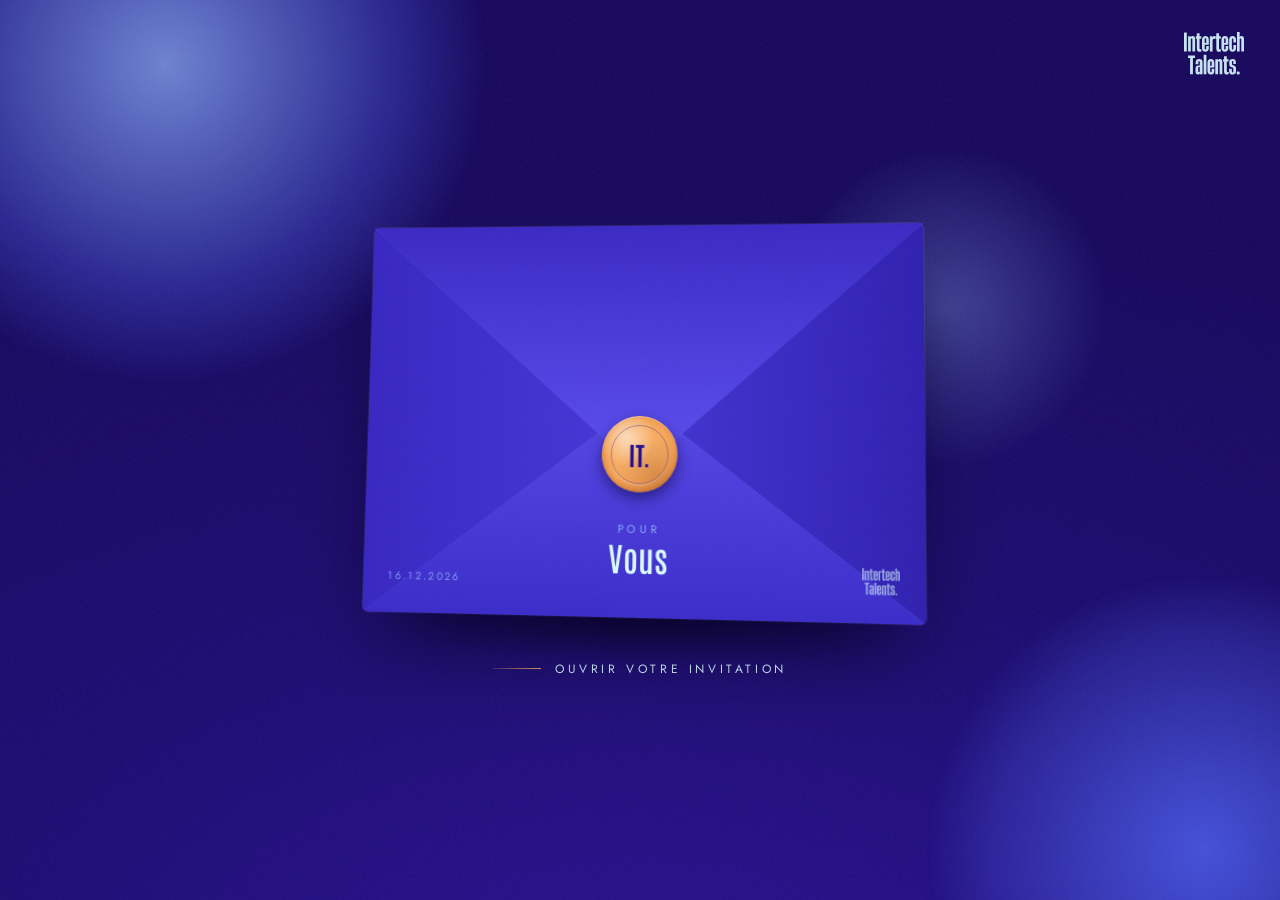
==== commit f9986ba3: "Ouverture plus fluide, date de l'événement à la place du code - Agrandissement de la carte sans reca" ====
--- a/index.html
+++ b/index.html
@@ -72,14 +72,14 @@
                 <span class="cover-name" data-bind="guest.prenomOrGeneric"></span>
                 <span class="cover-title" data-bind="event.title"></span>
                 <span class="cover-logo" data-logo></span>
-                <span class="cover-code mono" data-bind="guest.code"></span>
+                <span class="cover-code" data-bind="guest.code"></span>
               </div>
 
               <!-- Invitation complète -->
               <div class="full" id="full">
                 <header class="full-head reveal">
                   <span class="full-logo" data-logo></span>
-                  <span class="full-code mono"><span class="dot-live" aria-hidden="true"></span><span data-bind="guest.code"></span></span>
+                  <span class="full-code"><span class="dot-live" aria-hidden="true"></span><span data-bind="guest.code"></span></span>
                 </header>
 
                 <div class="full-hero">
@@ -194,7 +194,7 @@
                 <span class="recipient-name" data-bind="guest.fullNameOrGeneric"></span>
               </div>
               <span class="pocket-logo" data-logo></span>
-              <span class="pocket-code mono" data-bind="guest.code"></span>
+              <span class="pocket-code" data-bind="guest.code"></span>
             </div>
 
             <!-- Rabat supérieur (deux faces) + cachet -->
--- a/styles.css
+++ b/styles.css
@@ -50,7 +50,7 @@
 /* ---------- Atmosphère : fond vaporeux + grain ---------- */
 .atmosphere { position: fixed; inset: 0; overflow: hidden; z-index: 0;
   background: radial-gradient(120% 90% at 50% 110%, var(--ink) 0%, var(--deep) 45%, var(--night) 100%); }
-.glow { position: absolute; border-radius: 50%; filter: blur(40px); will-change: transform; }
+.glow { position: absolute; border-radius: 50%; will-change: transform; }
 .glow--a { width: 70vmax; height: 70vmax; left: -22vmax; top: -30vmax;
   background: radial-gradient(closest-side, rgba(139,172,250,.75), rgba(77,97,244,.35) 50%, transparent 72%);
   animation: drift-a 26s ease-in-out infinite alternate; }
@@ -60,7 +60,7 @@
 .glow--c { width: 36vmax; height: 36vmax; right: 8vmax; top: 6vmax;
   background: radial-gradient(closest-side, rgba(139,172,250,.35), transparent 70%);
   animation: drift-c 22s ease-in-out infinite alternate; }
-.grain { position: absolute; inset: -50%; background-image: var(--grain); opacity: .22; mix-blend-mode: overlay; }
+.grain { position: absolute; inset: 0; background-image: var(--grain); opacity: .07; }
 @keyframes drift-a { to { transform: translate3d(8vmax, 6vmax, 0) scale(1.08); } }
 @keyframes drift-b { to { transform: translate3d(-6vmax, -8vmax, 0) scale(1.12); } }
 @keyframes drift-c { to { transform: translate3d(-10vmax, 8vmax, 0) scale(.9); } }
@@ -79,7 +79,7 @@
    ========================================================================== */
 .scene { position: absolute; inset: 0; display: grid; place-items: center; align-content: center;
   gap: clamp(28px, 5vh, 48px); padding: 16px; }
-.env-stage { perspective: 1400px; perspective-origin: 50% 30%; }
+.env-stage { perspective: 1400px; perspective-origin: 50% 30%; will-change: transform, opacity; }
 .env-tilt { transform-style: preserve-3d; will-change: transform; }
 
 .envelope {
@@ -100,7 +100,7 @@
 .env-pocket > svg { position: absolute; inset: 0; width: 100%; height: 100%;
   filter: drop-shadow(0 -2px 6px rgba(10, 3, 50, .35)); }
 .pocket-grain, .flap-grain { position: absolute; inset: 0; background-image: var(--grain); background-size: 180px;
-  opacity: .16; mix-blend-mode: overlay; }
+  opacity: .05; }
 .pocket-grain { -webkit-mask: linear-gradient(#000, #000); }
 .recipient { position: absolute; left: 0; right: 0; bottom: 11%; display: grid; justify-items: center; gap: .35em;
   color: var(--ice); text-align: center; padding: 0 12%; }
@@ -116,7 +116,7 @@
   transform-origin: 50% 0; transform-style: preserve-3d; will-change: transform; }
 .flap-face { position: absolute; inset: 0; backface-visibility: hidden; -webkit-backface-visibility: hidden; }
 .flap-face svg { width: 100%; height: 100%; display: block; }
-.flap-out svg { filter: drop-shadow(0 6px 8px rgba(10, 3, 50, .45)); }
+
 .flap-out .flap-grain { clip-path: polygon(0 0, 100% 0, 55% 90%, 50% 100%, 45% 90%); border-radius: 6px 6px 0 0; }
 .flap-in { transform: rotateX(180deg); }
 
@@ -158,8 +158,8 @@
   box-shadow: 0 1px 0 rgba(255,255,255,.8) inset, 0 8px 24px -8px rgba(10, 3, 50, .45);
   container-type: inline-size;
 }
-.card-grain { position: absolute; inset: 0; background-image: var(--grain); background-size: 200px; opacity: .12;
-  mix-blend-mode: multiply; pointer-events: none; }
+.card-grain { position: absolute; inset: 0; background-image: var(--grain); background-size: 200px; opacity: .05;
+  pointer-events: none; }
 .card-ornament { position: absolute; top: 0; right: 0; width: 34cqw; max-width: 160px; height: auto; pointer-events: none;
   transform: scaleX(-1) scaleY(-1); transform-origin: center; opacity: .9; }
 
@@ -172,6 +172,8 @@
 
 /* Version complète : masquée tant que la carte est dans l'enveloppe */
 .full { display: none; }
+.card { will-change: transform; }
+.card.is-expanding .full { visibility: hidden; }
 
 /* ---------- Lecture ---------- */
 .reading { position: fixed; inset: 0; z-index: 10; overflow-y: auto; overflow-x: hidden; visibility: hidden;
@@ -270,14 +272,16 @@
 
 /* ---------- Touches « tech » ---------- */
 .mono { font-family: var(--font-mono); font-weight: 400; letter-spacing: .06em; }
-.pocket-code { position: absolute; left: 4.5%; bottom: 7.5%; font-size: clamp(8px, calc(var(--env-w) * .017), 10px);
-  color: var(--sky); opacity: .75; text-transform: uppercase; }
+.pocket-code { position: absolute; left: 4.5%; bottom: 7.5%; font-family: var(--font-body); font-weight: 400;
+  font-size: clamp(9px, calc(var(--env-w) * .019), 11px); letter-spacing: .22em; color: var(--sky); opacity: .85; }
 .env-sheen { position: absolute; inset: 0; z-index: 5; border-radius: 6px; pointer-events: none; mix-blend-mode: soft-light; opacity: 0;
   background: radial-gradient(42% 60% at var(--mx, 50%) var(--my, 30%), rgba(255,255,255,.55), transparent 70%);
   transition: opacity .6s; }
 .envelope:hover .env-sheen { opacity: 1; }
-.cover-code { position: absolute; right: 7.5cqw; bottom: 7cqw; font-size: max(7px, 1.9cqw); color: var(--blue); }
-.full-code { display: inline-flex; align-items: center; gap: 8px; font-size: 11px; color: var(--blue);
+.cover-code { position: absolute; right: 7.5cqw; bottom: 7cqw; font-family: var(--font-body); font-weight: 400;
+  font-size: max(8px, 2cqw); letter-spacing: .22em; color: var(--blue); }
+.full-code { display: inline-flex; align-items: center; gap: 8px; font-family: var(--font-body); font-weight: 500;
+  font-size: 11px; letter-spacing: .22em; color: var(--blue);
   padding: 7px 11px; border: 1px solid rgba(77, 97, 244, .28); border-radius: 999px; background: rgba(255,255,255,.4);
   position: relative; z-index: 1; margin-right: clamp(0px, 14cqw, 120px); }
 .dot-live { width: 6px; height: 6px; border-radius: 50%; background: var(--amber); box-shadow: 0 0 0 0 rgba(246,169,95,.6);
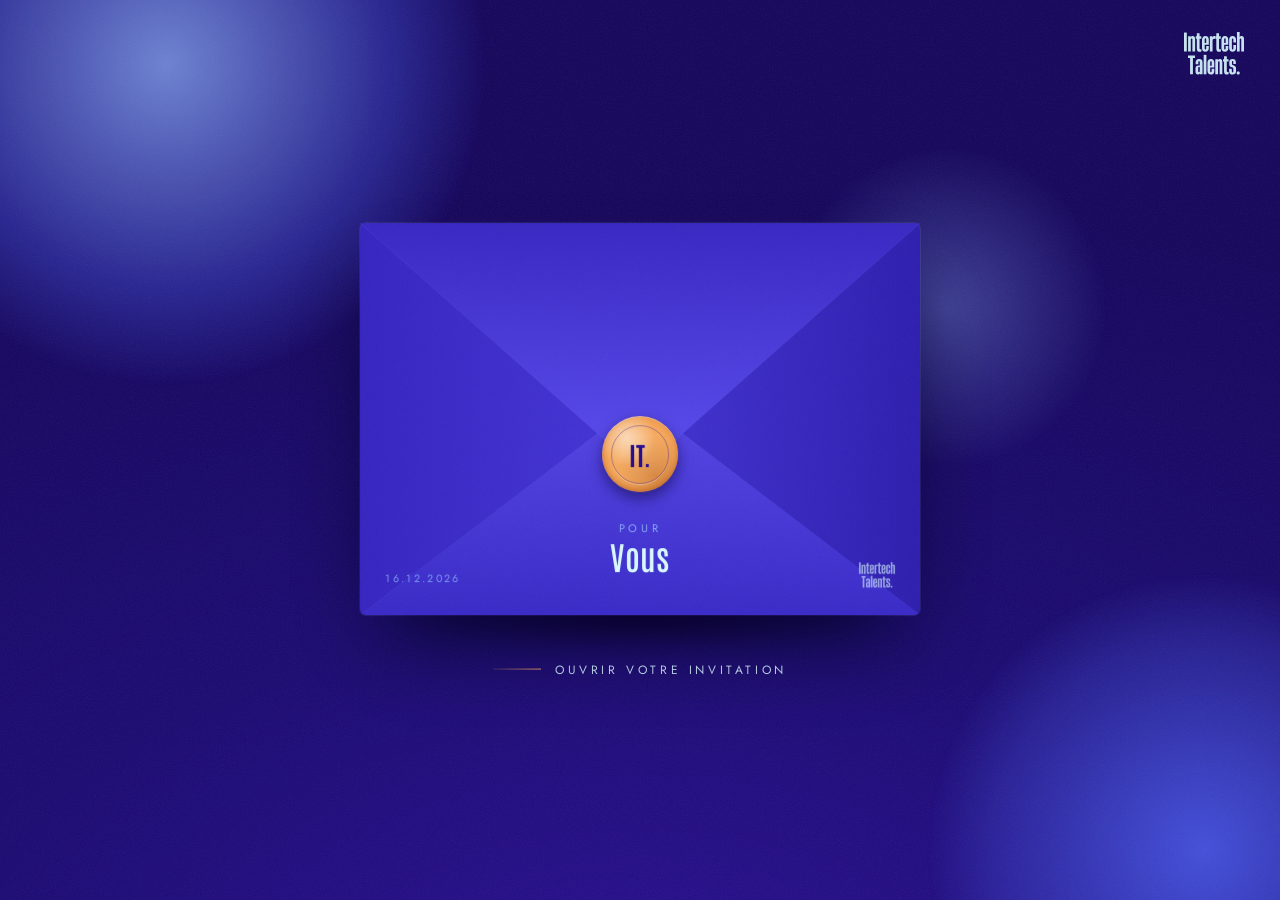
==== commit 5c467577: "Rabat : s'efface à l'ouverture, intérieur indigo sobre Co-Authored-By: Claude Opus 5.5 <noreply@anth" ====
--- a/index.html
+++ b/index.html
@@ -216,9 +216,8 @@
                 <svg viewBox="0 0 100 44" preserveAspectRatio="none">
                   <defs>
                     <linearGradient id="flapIn" x1="0" y1="0" x2="0" y2="1">
-                      <stop offset="0" stop-color="#8bacfa"/>
-                      <stop offset=".55" stop-color="#4d61f4"/>
-                      <stop offset="1" stop-color="#f6a95f"/>
+                      <stop offset="0" stop-color="#2a1499"/>
+                      <stop offset="1" stop-color="#3a28c4"/>
                     </linearGradient>
                   </defs>
                   <path d="M0 0 H100 L55.2 39.6 Q50 44 44.8 39.6 Z" fill="url(#flapIn)"/>
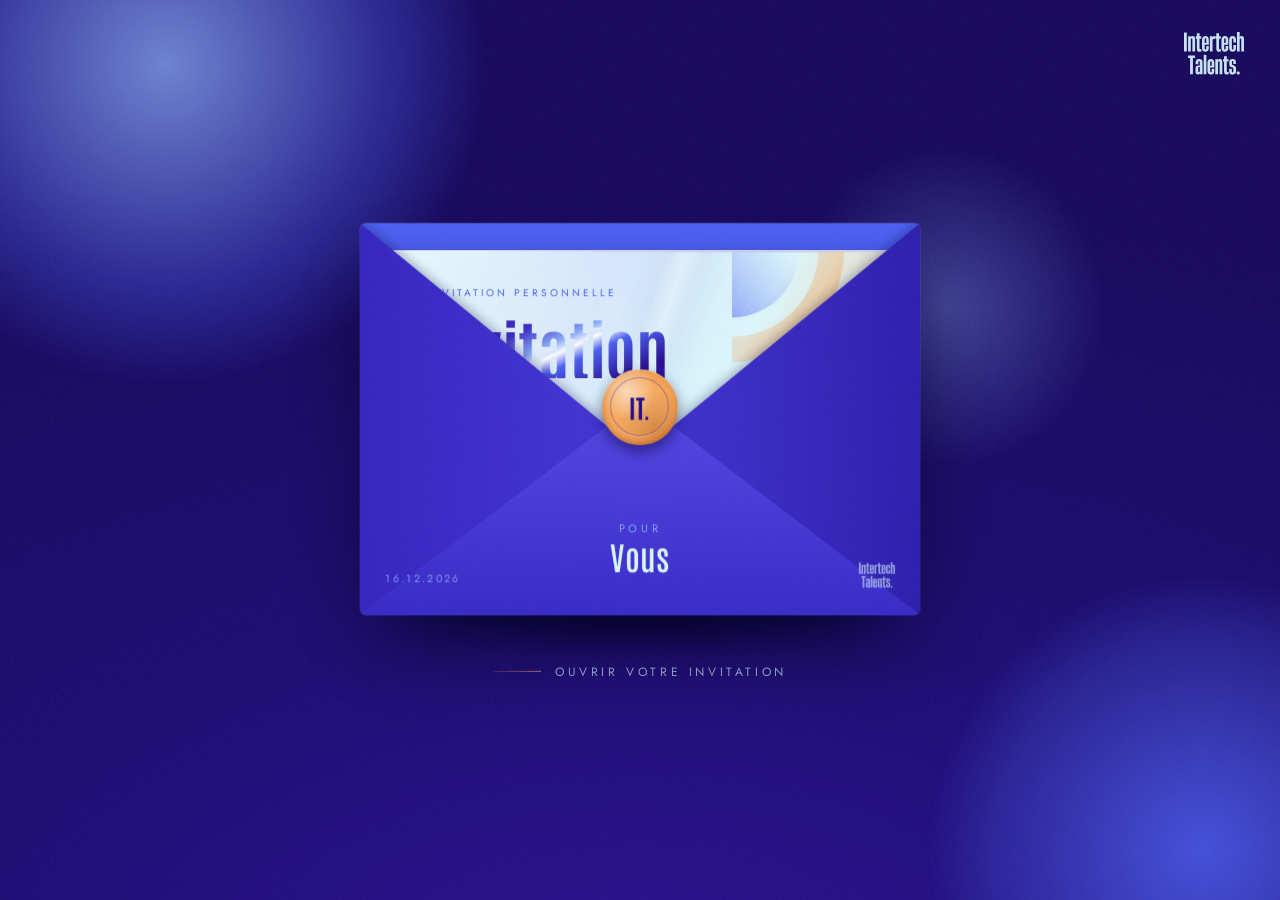
==== commit f6e5e63a: "Sans rabat : carte holographique et reflets chromés au survol - Enveloppe ouverte, la carte dépasse " ====
--- a/index.html
+++ b/index.html
@@ -66,6 +66,9 @@
                 <path d="M200 116 A84 84 0 0 0 116 200 L200 200 Z" fill="url(#ornB)" opacity=".8"/>
               </svg>
 
+              <!-- Film holographique (couleurs de la charte) -->
+              <div class="holo" aria-hidden="true"><span class="holo-lines"></span><span class="holo-glare"></span></div>
+
               <!-- Recto visible dans l'enveloppe -->
               <div class="cover" aria-hidden="true">
                 <span class="cover-eyebrow" data-bind="event.eyebrow"></span>
@@ -197,38 +200,10 @@
               <span class="pocket-code" data-bind="guest.code"></span>
             </div>
 
-            <!-- Rabat supérieur (deux faces) + cachet -->
-            <div class="env-flap" id="flap" aria-hidden="true">
-              <div class="flap-face flap-out">
-                <svg viewBox="0 0 100 44" preserveAspectRatio="none">
-                  <defs>
-                    <linearGradient id="flapOut" x1="0" y1="0" x2="0" y2="1">
-                      <stop offset="0" stop-color="#3a28c4"/>
-                      <stop offset="1" stop-color="#5a4df0"/>
-                    </linearGradient>
-                  </defs>
-                  <path d="M0 0 H100 L55.2 39.6 Q50 44 44.8 39.6 Z" fill="url(#flapOut)"/>
-                  <path d="M0 0 L44.8 39.6 Q50 44 55.2 39.6 L100 0" fill="none" stroke="#daf9ff" stroke-opacity=".22" stroke-width=".25" vector-effect="non-scaling-stroke"/>
-                </svg>
-                <span class="flap-grain"></span>
-              </div>
-              <div class="flap-face flap-in">
-                <svg viewBox="0 0 100 44" preserveAspectRatio="none">
-                  <defs>
-                    <linearGradient id="flapIn" x1="0" y1="0" x2="0" y2="1">
-                      <stop offset="0" stop-color="#2a1499"/>
-                      <stop offset="1" stop-color="#3a28c4"/>
-                    </linearGradient>
-                  </defs>
-                  <path d="M0 0 H100 L55.2 39.6 Q50 44 44.8 39.6 Z" fill="url(#flapIn)"/>
-                </svg>
-              </div>
-            </div>
-
             <!-- Reflet qui suit le pointeur -->
             <span class="env-sheen" id="sheen" aria-hidden="true"></span>
 
-            <!-- Cachet (suit le rabat à l'ouverture) -->
+            <!-- Cachet -->
             <span class="seal" id="seal" aria-hidden="true">
               <span class="seal-ring"></span>
               <span class="seal-mark">IT.</span>
--- a/styles.css
+++ b/styles.css
@@ -99,7 +99,7 @@
 .env-pocket { position: absolute; inset: 0; z-index: 3; border-radius: 6px; overflow: hidden; pointer-events: none; }
 .env-pocket > svg { position: absolute; inset: 0; width: 100%; height: 100%;
   filter: drop-shadow(0 -2px 6px rgba(10, 3, 50, .35)); }
-.pocket-grain, .flap-grain { position: absolute; inset: 0; background-image: var(--grain); background-size: 180px;
+.pocket-grain { position: absolute; inset: 0; background-image: var(--grain); background-size: 180px;
   opacity: .05; }
 .pocket-grain { -webkit-mask: linear-gradient(#000, #000); }
 .recipient { position: absolute; left: 0; right: 0; bottom: 11%; display: grid; justify-items: center; gap: .35em;
@@ -112,16 +112,8 @@
 .pocket-logo { position: absolute; right: 4.5%; bottom: 7%; width: 36px; color: var(--ice); opacity: .6; }
 
 /* Rabat */
-.env-flap { position: absolute; left: 0; right: 0; top: 0; height: 63%; z-index: 4;
-  transform-origin: 50% 0; transform-style: preserve-3d; will-change: transform; }
-.flap-face { position: absolute; inset: 0; backface-visibility: hidden; -webkit-backface-visibility: hidden; }
-.flap-face svg { width: 100%; height: 100%; display: block; }
-
-.flap-out .flap-grain { clip-path: polygon(0 0, 100% 0, 55% 90%, 50% 100%, 45% 90%); border-radius: 6px 6px 0 0; }
-.flap-in { transform: rotateX(180deg); }
-
 /* Cachet */
-.seal { position: absolute; z-index: 5; left: 50%; top: 59%; width: clamp(54px, calc(var(--env-w) * .135), 78px);
+.seal { position: absolute; z-index: 5; left: 50%; top: 47%; width: clamp(54px, calc(var(--env-w) * .135), 78px);
   aspect-ratio: 1; margin-left: calc(clamp(54px, calc(var(--env-w) * .135), 78px) / -2);
   margin-top: calc(clamp(54px, calc(var(--env-w) * .135), 78px) / -2);
   border-radius: 50%; display: grid; place-items: center;
@@ -150,7 +142,7 @@
    CARTE
    ========================================================================== */
 .card {
-  position: absolute; z-index: 2; left: 5%; right: 5%; top: 5%; height: 88%;
+  position: absolute; z-index: 2; left: 5%; right: 5%; top: 7%; height: 88%;
   background:
     radial-gradient(120% 80% at 0% 0%, #f1fdff 0%, transparent 60%),
     linear-gradient(180deg, #e3fbff 0%, var(--ice) 100%);
@@ -270,6 +262,62 @@
 .replay:hover svg { transform: rotate(-200deg); }
 .replay:focus-visible { outline: 2px solid var(--amber); outline-offset: 4px; }
 
+/* ---------- Hologramme chromé (couleurs de la charte) ----------
+   Variables pilotées par invitation.js sur .card :
+   --px / --py : position du pointeur (0 → 1) · --hov : intensité du survol (0 → 1) */
+.card { --px: .3; --py: .35; --hov: 0; }
+.holo { position: absolute; inset: 0; pointer-events: none; overflow: hidden; border-radius: inherit; }
+/* film irisé, tons froids + fine bande ambre */
+.holo::before { content: ""; position: absolute; inset: 0; opacity: calc(.32 + var(--hov) * .18);
+  background: linear-gradient(118deg,
+    #daf9ff 0%, #8bacfa 12%, #daf9ff 22%, #b7c3ff 32%, #daf9ff 40%,
+    #f6a95f 45%, #daf9ff 50%, #8bacfa 60%, #daf9ff 70%, #9aa8fb 82%, #daf9ff 100%);
+  background-size: 320% 320%;
+  background-position: calc(var(--px) * 100%) calc(var(--py) * 100%); }
+/* diffraction très fine */
+.holo-lines { position: absolute; inset: 0; opacity: calc(.14 + var(--hov) * .12);
+  background: repeating-linear-gradient(118deg, transparent 0 7px, rgba(255,255,255,.9) 8px, transparent 9px 14px); }
+/* reflet chromé : point spéculaire + filet net, comme une surface métallique */
+.holo-glare { position: absolute; inset: 0; opacity: calc(.25 + var(--hov) * .75);
+  background:
+    radial-gradient(38% 55% at calc(var(--px) * 100%) calc(var(--py) * 100%), rgba(255,255,255,.95), rgba(255,255,255,0) 70%),
+    linear-gradient(calc(100deg + var(--px) * 30deg),
+      transparent calc(28% + var(--px) * 40%),
+      rgba(40,15,145,.14) calc(33% + var(--px) * 40%),
+      rgba(255,255,255,.9) calc(36% + var(--px) * 40%),
+      rgba(40,15,145,.12) calc(39% + var(--px) * 40%),
+      transparent calc(44% + var(--px) * 40%)); }
+/* biseau : arête claire en haut/gauche, ombre indigo en bas/droite, liseré chromé qui tourne */
+.card::after { content: ""; position: absolute; inset: 0; border-radius: inherit; pointer-events: none; z-index: 3;
+  box-shadow:
+    inset 0 1.5px 0 rgba(255,255,255,.95),
+    inset 1.5px 0 0 rgba(255,255,255,.6),
+    inset 0 -2px 3px rgba(40,15,145,.28),
+    inset -2px 0 3px rgba(40,15,145,.18); }
+.card::before { content: ""; position: absolute; inset: 0; border-radius: inherit; padding: 1.5px; pointer-events: none; z-index: 3;
+  background: conic-gradient(from calc(var(--px) * 360deg + 200deg),
+    #daf9ff, #4d61f4, #280f91, #8bacfa, #ffffff, #f6a95f, #daf9ff, #4d61f4, #daf9ff);
+  -webkit-mask: linear-gradient(#000 0 0) content-box, linear-gradient(#000 0 0);
+  -webkit-mask-composite: xor; mask-composite: exclude;
+  opacity: calc(.45 + var(--hov) * .55); }
+/* nom en métal poli */
+.cover-name {
+  background: linear-gradient(calc(165deg + (var(--px) - .5) * 50deg),
+    #280f91 0%, #3b2bc4 34%, #8bacfa 45%, #ffffff 50%, #4d61f4 56%, #280f91 72%, #3420b4 100%);
+  background-size: 100% 220%; background-position: 0 calc(var(--py) * 100%);
+  -webkit-background-clip: text; background-clip: text; color: transparent;
+  filter: drop-shadow(0 1px 0 rgba(255,255,255,.7)); }
+.cover { z-index: 1; }
+.card.is-full::before, .card.is-full::after { display: none; }
+.card.is-full .holo { height: 420px; bottom: auto;
+  -webkit-mask-image: linear-gradient(#000 0%, rgba(0,0,0,.5) 45%, transparent 100%);
+          mask-image: linear-gradient(#000 0%, rgba(0,0,0,.5) 45%, transparent 100%); }
+.card.is-full .holo::before { opacity: .26; }
+.card.is-full .holo-lines { opacity: .1; }
+.card.is-full .holo-glare { opacity: .35; }
+.card.is-full .full { z-index: 1; }
+@media (prefers-reduced-motion: reduce) { .card { --hov: 0 !important; } }
+
 /* ---------- Touches « tech » ---------- */
 .mono { font-family: var(--font-mono); font-weight: 400; letter-spacing: .06em; }
 .pocket-code { position: absolute; left: 4.5%; bottom: 7.5%; font-family: var(--font-body); font-weight: 400;
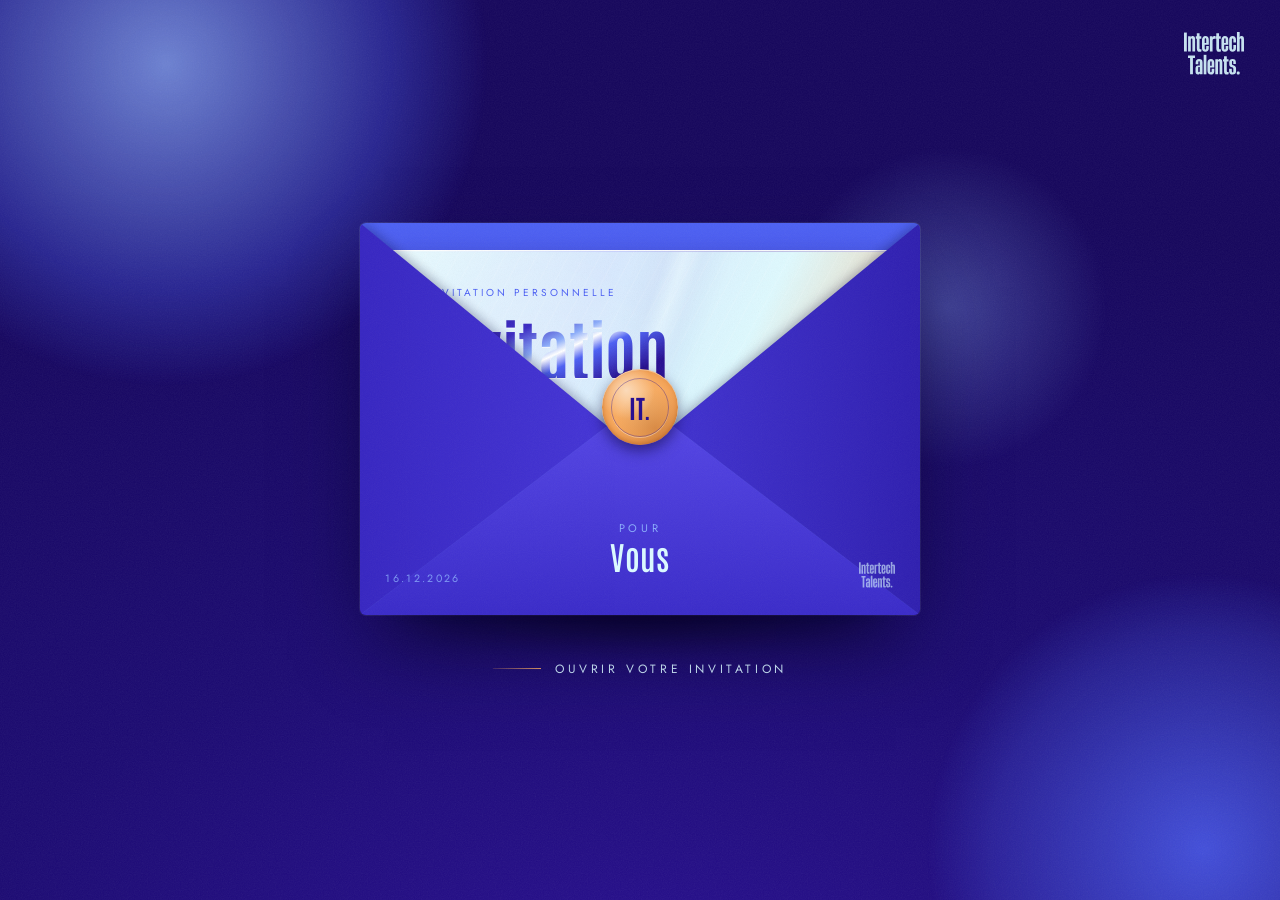
==== commit 1e7f79cf: "Liste des invités hors du dépôt + retrait des demi-cercles - Invités servis par une fonction Vercel " ====
--- a/index.html
+++ b/index.html
@@ -50,21 +50,6 @@
             <!-- La carte -->
             <article class="card" id="card" aria-labelledby="guestName">
               <div class="card-grain" aria-hidden="true"></div>
-              <svg class="card-ornament" aria-hidden="true" viewBox="0 0 200 200">
-                <defs>
-                  <linearGradient id="ornA" x1="0" y1="0" x2="1" y2="1">
-                    <stop offset="0" stop-color="#f6a95f"/>
-                    <stop offset="1" stop-color="#f6a95f" stop-opacity="0"/>
-                  </linearGradient>
-                  <linearGradient id="ornB" x1="1" y1="0" x2="0" y2="1">
-                    <stop offset="0" stop-color="#4d61f4"/>
-                    <stop offset="1" stop-color="#8bacfa" stop-opacity="0"/>
-                  </linearGradient>
-                </defs>
-                <path d="M200 0 A200 200 0 0 0 0 200 L40 200 A160 160 0 0 1 200 40 Z" fill="url(#ornB)" opacity=".55"/>
-                <path d="M200 60 A140 140 0 0 0 60 200 L92 200 A108 108 0 0 1 200 92 Z" fill="url(#ornA)"/>
-                <path d="M200 116 A84 84 0 0 0 116 200 L200 200 Z" fill="url(#ornB)" opacity=".8"/>
-              </svg>
 
               <!-- Film holographique (couleurs de la charte) -->
               <div class="holo" aria-hidden="true"><span class="holo-lines"></span><span class="holo-glare"></span></div>
--- a/styles.css
+++ b/styles.css
@@ -152,8 +152,6 @@
 }
 .card-grain { position: absolute; inset: 0; background-image: var(--grain); background-size: 200px; opacity: .05;
   pointer-events: none; }
-.card-ornament { position: absolute; top: 0; right: 0; width: 34cqw; max-width: 160px; height: auto; pointer-events: none;
-  transform: scaleX(-1) scaleY(-1); transform-origin: center; opacity: .9; }
 
 /* Recto (dans l'enveloppe) */
 .cover { position: absolute; inset: 0; padding: 7cqw 7.5cqw; display: flex; flex-direction: column; align-items: flex-start; }
@@ -177,8 +175,7 @@
   width: min(760px, 100%); border-radius: 6px;
   box-shadow: 0 1px 0 rgba(255,255,255,.8) inset, 0 50px 100px -30px rgba(8, 2, 40, .8), 0 18px 40px -20px rgba(8, 2, 40, .6); }
 .card.is-full .full { display: block; position: relative; padding: clamp(28px, 6.5cqw, 64px); }
-.card.is-full .card-ornament { width: 22cqw; }
-
+.card.is-full 
 .full-head { display: flex; justify-content: space-between; align-items: flex-start; gap: 16px; }
 .full-logo { width: clamp(58px, 10cqw, 82px); color: var(--ink); }
 .full-eyebrow { font-weight: 400; font-size: 11px; letter-spacing: .3em; text-transform: uppercase; color: var(--blue);
@@ -331,7 +328,7 @@
 .full-code { display: inline-flex; align-items: center; gap: 8px; font-family: var(--font-body); font-weight: 500;
   font-size: 11px; letter-spacing: .22em; color: var(--blue);
   padding: 7px 11px; border: 1px solid rgba(77, 97, 244, .28); border-radius: 999px; background: rgba(255,255,255,.4);
-  position: relative; z-index: 1; margin-right: clamp(0px, 14cqw, 120px); }
+  position: relative; z-index: 1; }
 .dot-live { width: 6px; height: 6px; border-radius: 50%; background: var(--amber); box-shadow: 0 0 0 0 rgba(246,169,95,.6);
   animation: pulse 2.2s ease-out infinite; }
 @keyframes pulse { 0% { box-shadow: 0 0 0 0 rgba(246,169,95,.6); } 70%, 100% { box-shadow: 0 0 0 8px rgba(246,169,95,0); } }
@@ -367,14 +364,13 @@
   .step::before { top: 4px; }
   .step-label { margin-top: 4px; }
   .btn { width: 100%; justify-content: space-between; font-size: 20px; padding: 16px 22px 16px 24px; white-space: nowrap; }
-  .card.is-full .card-ornament { width: 26cqw; }
-  .reading-slot { padding-top: 76px; }
+  .card.is-full   .reading-slot { padding-top: 76px; }
   .hint { font-size: 10.5px; letter-spacing: .22em; gap: 10px; white-space: nowrap; }
   .hint-line { width: 28px; }
   .recipient { bottom: 8%; }
   .btn-ghost { margin: 12px 0 0; width: 100%; justify-content: center; }
   .cd-sep { display: none; }
-  .full-code { margin-right: 22cqw; font-size: 10px; }
+  .full-code { font-size: 10px; }
 }
 @media (max-height: 520px) and (orientation: landscape) {
   :root { --env-w: min(440px, 70vw, calc(100svh * 1.05)); }
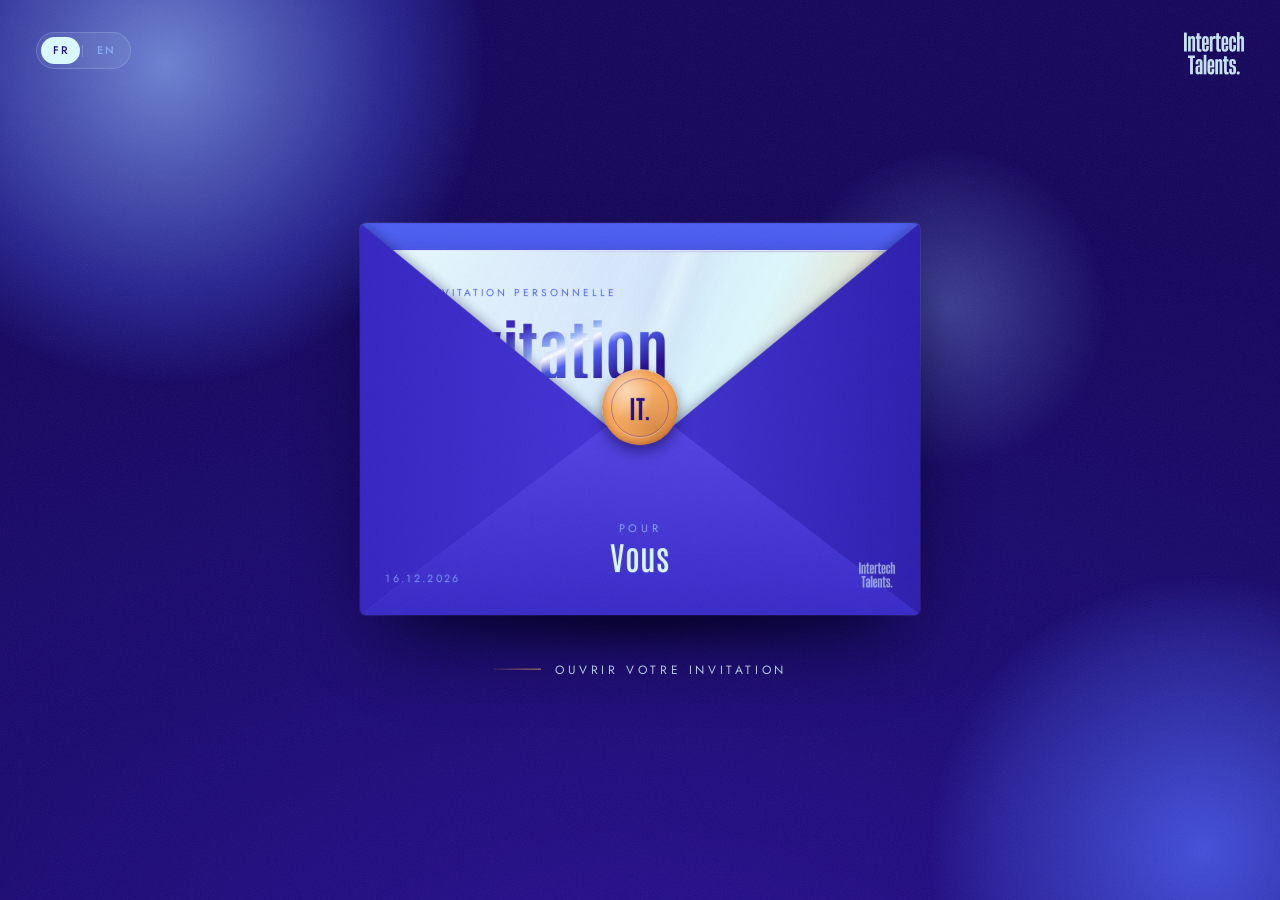
==== commit 82ae3e95: "Hologramme sur toute la carte (souris et tactile) + version anglaise - Reflets holographiques qui su" ====
--- a/index.html
+++ b/index.html
@@ -24,6 +24,12 @@
     <span class="grain"></span>
   </div>
 
+  <div class="lang" role="group" aria-label="Langue / Language">
+    <button type="button" class="lang-btn" data-lang="fr" lang="fr">FR</button>
+    <span class="lang-sep" aria-hidden="true"></span>
+    <button type="button" class="lang-btn" data-lang="en" lang="en">EN</button>
+  </div>
+
   <a class="brandmark" href="https://intertech-talents.com/" aria-label="Intertech Talents — site officiel" data-logo></a>
 
   <main>
@@ -83,42 +89,42 @@
 
                 <div class="duo">
                   <section class="duo-col reveal">
-                    <h2 class="label">Pourquoi vous</h2>
+                    <h2 class="label" data-bind="ui.why"></h2>
                     <p data-bind="guest.why"></p>
                   </section>
                   <section class="duo-col reveal">
-                    <h2 class="label">Ce qui vous attend</h2>
+                    <h2 class="label" data-bind="ui.awaits"></h2>
                     <p data-bind="guest.awaits"></p>
                   </section>
                 </div>
 
                 <dl class="facts reveal">
                   <div class="fact">
-                    <dt class="label">Date</dt>
+                    <dt class="label" data-bind="ui.date"></dt>
                     <dd class="fact-main" data-bind="event.dateLong"></dd>
                   </div>
                   <div class="fact">
-                    <dt class="label">Lieu</dt>
+                    <dt class="label" data-bind="ui.place"></dt>
                     <dd class="fact-main" data-bind="event.place"></dd>
                     <dd class="fact-note" data-bind="event.placeNote"></dd>
                   </div>
                 </dl>
 
                 <section class="countdown reveal" id="countdown" aria-labelledby="cdTitle">
-                  <h2 class="label" id="cdTitle">Ouverture des portes dans</h2>
+                  <h2 class="label" id="cdTitle" data-bind="ui.countdown"></h2>
                   <div class="cd-grid mono" role="timer" aria-live="off">
-                    <span class="cd-cell"><b data-cd="d">00</b><i>jours</i></span>
+                    <span class="cd-cell"><b data-cd="d">00</b><i data-bind="ui.d"></i></span>
                     <span class="cd-sep" aria-hidden="true">:</span>
-                    <span class="cd-cell"><b data-cd="h">00</b><i>heures</i></span>
+                    <span class="cd-cell"><b data-cd="h">00</b><i data-bind="ui.h"></i></span>
                     <span class="cd-sep" aria-hidden="true">:</span>
-                    <span class="cd-cell"><b data-cd="m">00</b><i>min</i></span>
+                    <span class="cd-cell"><b data-cd="m">00</b><i data-bind="ui.m"></i></span>
                     <span class="cd-sep" aria-hidden="true">:</span>
-                    <span class="cd-cell"><b data-cd="s">00</b><i>sec</i></span>
+                    <span class="cd-cell"><b data-cd="s">00</b><i data-bind="ui.s"></i></span>
                   </div>
                 </section>
 
                 <section class="program reveal" aria-labelledby="progTitle">
-                  <h2 class="label" id="progTitle">Déroulé</h2>
+                  <h2 class="label" id="progTitle" data-bind="ui.program"></h2>
                   <ol class="timeline" id="timeline"></ol>
                 </section>
 
@@ -136,7 +142,7 @@
                   </a>
                   <button class="btn-ghost" id="icsBtn" type="button">
                     <svg viewBox="0 0 24 24" aria-hidden="true"><rect x="3.5" y="5" width="17" height="15" rx="2" fill="none" stroke="currentColor" stroke-width="1.5"/><path d="M3.5 10h17M8 3v4M16 3v4M12 13v5M9.5 15.5h5" fill="none" stroke="currentColor" stroke-width="1.5" stroke-linecap="round"/></svg>
-                    Ajouter au calendrier
+                    <span data-bind="ui.ics"></span>
                   </button>
                   <p class="rsvp-note"><span data-bind="rsvp.note"></span> <strong data-bind="event.noTickets"></strong></p>
                 </div>
@@ -147,7 +153,7 @@
                     <p class="signature">— <span data-bind="event.signature"></span></p>
                     <button class="replay" id="replayBtn" type="button">
                       <svg viewBox="0 0 24 24" aria-hidden="true"><path d="M4 12a8 8 0 1 0 2.4-5.7M4 4v4.5h4.5" fill="none" stroke="currentColor" stroke-width="1.5" stroke-linecap="round" stroke-linejoin="round"/></svg>
-                      Revoir l'ouverture
+                      <span data-bind="ui.replay"></span>
                     </button>
                   </div>
                 </footer>
@@ -178,7 +184,7 @@
               </svg>
               <span class="pocket-grain"></span>
               <div class="recipient">
-                <span class="recipient-label">Pour</span>
+                <span class="recipient-label" data-bind="ui.for"></span>
                 <span class="recipient-name" data-bind="guest.fullNameOrGeneric"></span>
               </div>
               <span class="pocket-logo" data-logo></span>
--- a/styles.css
+++ b/styles.css
@@ -248,7 +248,21 @@
 .rsvp-note strong { font-weight: 500; color: var(--ink); }
 
 .full-foot { margin-top: clamp(32px, 6cqw, 48px); }
-.club { margin: 0; font-size: 13.5px; line-height: 1.55; color: #4b3fa0; max-width: 36em; }
+.club { margin: 0; font-size: 13.5px; line-height: 1.55; color: #4b3fa0; }
+@media (min-width: 720px) { .club { white-space: nowrap; font-size: 13px; } }
+
+/* ---------- Langue FR / EN ---------- */
+.lang { position: fixed; z-index: 30; top: calc(clamp(16px, 3.2vw, 32px) + env(safe-area-inset-top, 0px));
+  left: calc(clamp(16px, 3.2vw, 36px) + env(safe-area-inset-left, 0px));
+  display: flex; align-items: center; gap: 2px; padding: 4px; border-radius: 999px;
+  background: rgba(218, 249, 255, .08); border: 1px solid rgba(218, 249, 255, .18);
+  -webkit-backdrop-filter: blur(8px); backdrop-filter: blur(8px); }
+.lang-btn { font: 500 11px/1 var(--font-body); letter-spacing: .18em; color: var(--sky); background: transparent;
+  border: 0; padding: 8px 10px 8px 12px; border-radius: 999px; cursor: pointer; transition: color .3s, background .3s; }
+.lang-btn:hover { color: var(--ice); }
+.lang-btn[aria-pressed="true"] { color: var(--ink); background: var(--ice); }
+.lang-btn:focus-visible { outline: 2px solid var(--amber); outline-offset: 2px; }
+.lang-sep { width: 1px; height: 12px; background: rgba(218, 249, 255, .2); }
 .foot-row { margin-top: 18px; display: flex; justify-content: space-between; align-items: center; gap: 16px; flex-wrap: wrap; }
 .signature { margin: 0; font-family: var(--font-head); font-size: 18px; color: var(--ink); }
 .replay { display: inline-flex; align-items: center; gap: 8px; background: none; border: 0; padding: 8px 2px; cursor: pointer;
@@ -305,13 +319,20 @@
   -webkit-background-clip: text; background-clip: text; color: transparent;
   filter: drop-shadow(0 1px 0 rgba(255,255,255,.7)); }
 .cover { z-index: 1; }
-.card.is-full::before, .card.is-full::after { display: none; }
-.card.is-full .holo { height: 420px; bottom: auto;
-  -webkit-mask-image: linear-gradient(#000 0%, rgba(0,0,0,.5) 45%, transparent 100%);
-          mask-image: linear-gradient(#000 0%, rgba(0,0,0,.5) 45%, transparent 100%); }
-.card.is-full .holo::before { opacity: .26; }
-.card.is-full .holo-lines { opacity: .1; }
-.card.is-full .holo-glare { opacity: .35; }
+.card.is-full::after { display: none; }
+/* invitation ouverte : hologramme sur toute la carte, intensifié sous le pointeur ou le doigt */
+.card.is-full .holo::before { opacity: calc(.2 + var(--hov) * .16); background-size: 260% 260%; }
+.card.is-full .holo-lines { opacity: calc(.06 + var(--hov) * .08); }
+.card.is-full .holo-glare { opacity: calc(.2 + var(--hov) * .6);
+  background:
+    radial-gradient(420px 320px at calc(var(--px) * 100%) calc(var(--py) * 100%), rgba(255,255,255,.85), rgba(255,255,255,0) 70%),
+    linear-gradient(calc(100deg + var(--px) * 30deg),
+      transparent calc(26% + var(--px) * 44%),
+      rgba(139,172,250,.18) calc(31% + var(--px) * 44%),
+      rgba(255,255,255,.7) calc(34% + var(--px) * 44%),
+      rgba(246,169,95,.14) calc(37% + var(--px) * 44%),
+      transparent calc(42% + var(--px) * 44%)); }
+.card.is-full::before { display: block; opacity: calc(.35 + var(--hov) * .5); }
 .card.is-full .full { z-index: 1; }
 @media (prefers-reduced-motion: reduce) { .card { --hov: 0 !important; } }
 
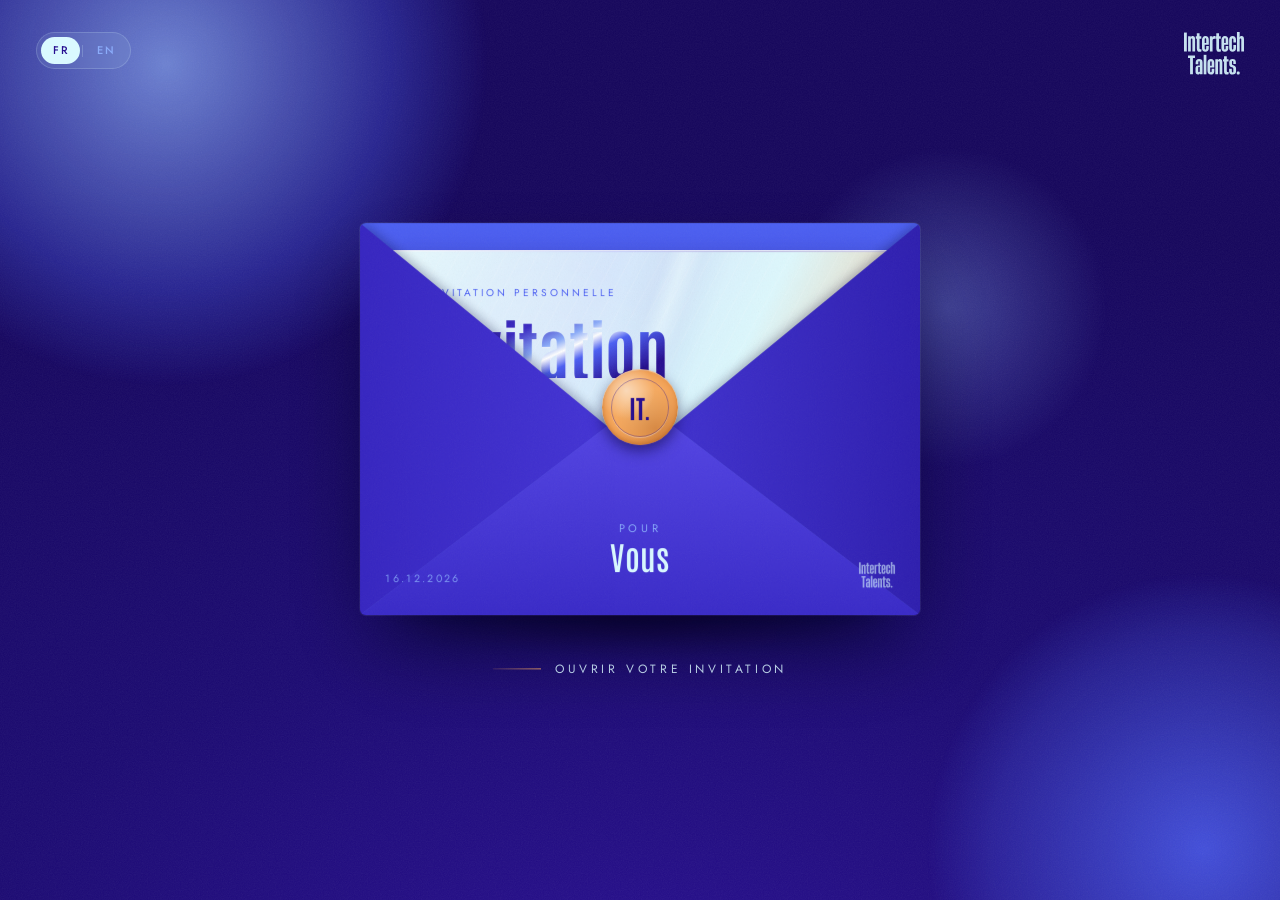
==== commit ee4e0fdd: "Mobile : en-tête qui s'efface, barre de réservation fixe, enveloppe épurée - Sélecteur de langue et " ====
--- a/index.html
+++ b/index.html
@@ -215,6 +215,14 @@
       <div class="reading-slot" id="slot"></div>
     </section>
 
+    <!-- Barre de réservation fixe (mobile) -->
+    <div class="sticky-cta" id="stickyCta" aria-hidden="true">
+      <a class="sticky-btn" id="stickyBtn" href="#" target="_blank" rel="noopener" tabindex="-1">
+        <span data-bind="rsvp.label"></span>
+        <svg viewBox="0 0 24 24" aria-hidden="true"><path d="M5 12h13M13 6l6 6-6 6" fill="none" stroke="currentColor" stroke-width="1.6" stroke-linecap="round" stroke-linejoin="round"/></svg>
+      </a>
+    </div>
+
     <p class="sr-only" id="live" aria-live="polite"></p>
   </main>
 
--- a/styles.css
+++ b/styles.css
@@ -168,7 +168,7 @@
 /* ---------- Lecture ---------- */
 .reading { position: fixed; inset: 0; z-index: 10; overflow-y: auto; overflow-x: hidden; visibility: hidden;
   -webkit-overflow-scrolling: touch; overscroll-behavior: contain; }
-.reading-slot { min-height: 100%; display: grid; justify-items: center; align-items: start;
+.reading-slot { min-height: 100%; display: grid; justify-items: center; align-items: start; perspective: none;
   padding: clamp(72px, 10vh, 112px) 16px clamp(40px, 8vh, 80px); }
 
 .card.is-full { position: relative; inset: auto; left: auto; right: auto; top: auto; height: auto;
@@ -250,6 +250,22 @@
 .full-foot { margin-top: clamp(32px, 6cqw, 48px); }
 .club { margin: 0; font-size: 13.5px; line-height: 1.55; color: #4b3fa0; }
 @media (min-width: 720px) { .club { white-space: nowrap; font-size: 13px; } }
+
+/* ---------- En-tête fixe : s'efface pendant la lecture ---------- */
+.lang, .brandmark { transition: opacity .35s ease, transform .35s ease; }
+body.is-scrolled .lang, body.is-scrolled .brandmark { opacity: 0; transform: translateY(-10px); pointer-events: none; }
+
+/* ---------- Barre de réservation fixe (mobile) ---------- */
+.sticky-cta { position: fixed; z-index: 25; left: 0; right: 0; bottom: 0; display: none;
+  padding: 12px max(16px, env(safe-area-inset-right, 0px)) calc(12px + env(safe-area-inset-bottom, 0px)) max(16px, env(safe-area-inset-left, 0px));
+  background: linear-gradient(to top, rgba(21, 6, 92, .92) 40%, rgba(21, 6, 92, 0));
+  transform: translateY(110%); transition: transform .45s var(--ease-out); }
+.sticky-cta.is-visible { transform: translateY(0); }
+.sticky-btn { display: flex; align-items: center; justify-content: space-between; gap: 12px; text-decoration: none;
+  font-family: var(--font-head); font-weight: 600; font-size: 20px; color: var(--ink); background: var(--ice);
+  padding: 15px 22px; border-radius: 999px; box-shadow: 0 12px 30px -10px rgba(0, 0, 0, .6); }
+.sticky-btn svg { width: 22px; height: 22px; color: var(--amber); }
+.sticky-btn:focus-visible { outline: 2px solid var(--amber); outline-offset: 3px; }
 
 /* ---------- Langue FR / EN ---------- */
 .lang { position: fixed; z-index: 30; top: calc(clamp(16px, 3.2vw, 32px) + env(safe-area-inset-top, 0px));
@@ -376,6 +392,15 @@
 
 /* ---------- Mobile ---------- */
 @media (max-width: 600px) {
+  :root { --env-w: min(560px, 92vw, calc(100svh * 1.0)); }
+  .sticky-cta { display: block; }
+  .reading-slot { padding-bottom: 110px; }
+  .card.is-full .full { padding: 26px 22px 30px; }
+  .btn { display: flex; }
+  .btn-ghost { white-space: nowrap; font-size: 12.5px; }
+  .signature { font-size: 16px; }
+  .rsvp { padding: 22px 18px; }
+  .rsvp-title { font-size: 34px; }
   .duo, .facts { grid-template-columns: 1fr; }
   .fact + .fact { padding-left: 0; border-left: 0; border-top: 1px solid rgba(40, 15, 145, .14); }
   .timeline { grid-template-columns: 1fr; gap: 18px; margin-left: 4px; }
@@ -385,7 +410,7 @@
   .step::before { top: 4px; }
   .step-label { margin-top: 4px; }
   .btn { width: 100%; justify-content: space-between; font-size: 20px; padding: 16px 22px 16px 24px; white-space: nowrap; }
-  .card.is-full   .reading-slot { padding-top: 76px; }
+  .reading-slot { padding-top: 76px; }
   .hint { font-size: 10.5px; letter-spacing: .22em; gap: 10px; white-space: nowrap; }
   .hint-line { width: 28px; }
   .recipient { bottom: 8%; }
@@ -393,6 +418,11 @@
   .cd-sep { display: none; }
   .full-code { font-size: 10px; }
 }
+@media (max-width: 420px) {
+  .pocket-code, .pocket-logo { display: none; }
+  .recipient { bottom: 9%; }
+  .recipient-name { font-size: clamp(22px, 7vw, 30px); }
+}
 @media (max-height: 520px) and (orientation: landscape) {
   :root { --env-w: min(440px, 70vw, calc(100svh * 1.05)); }
   .scene { gap: 16px; }
